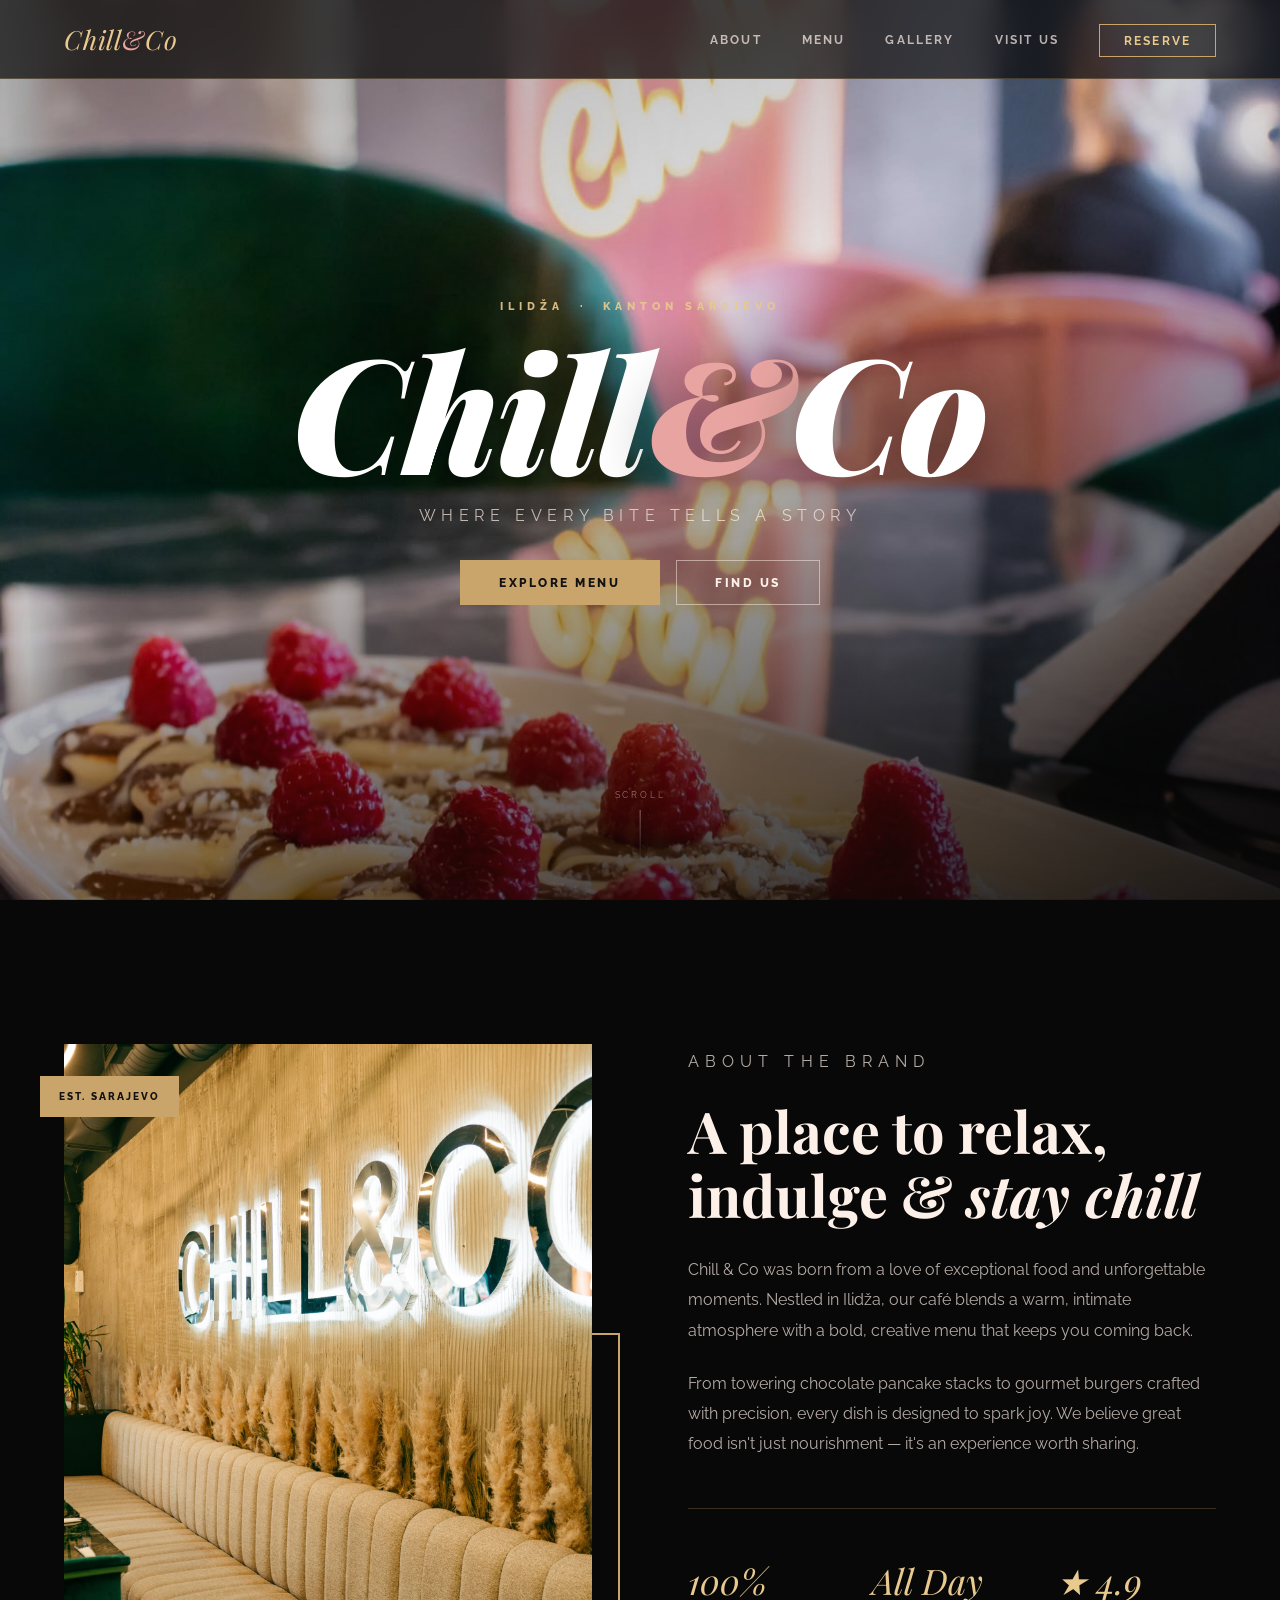
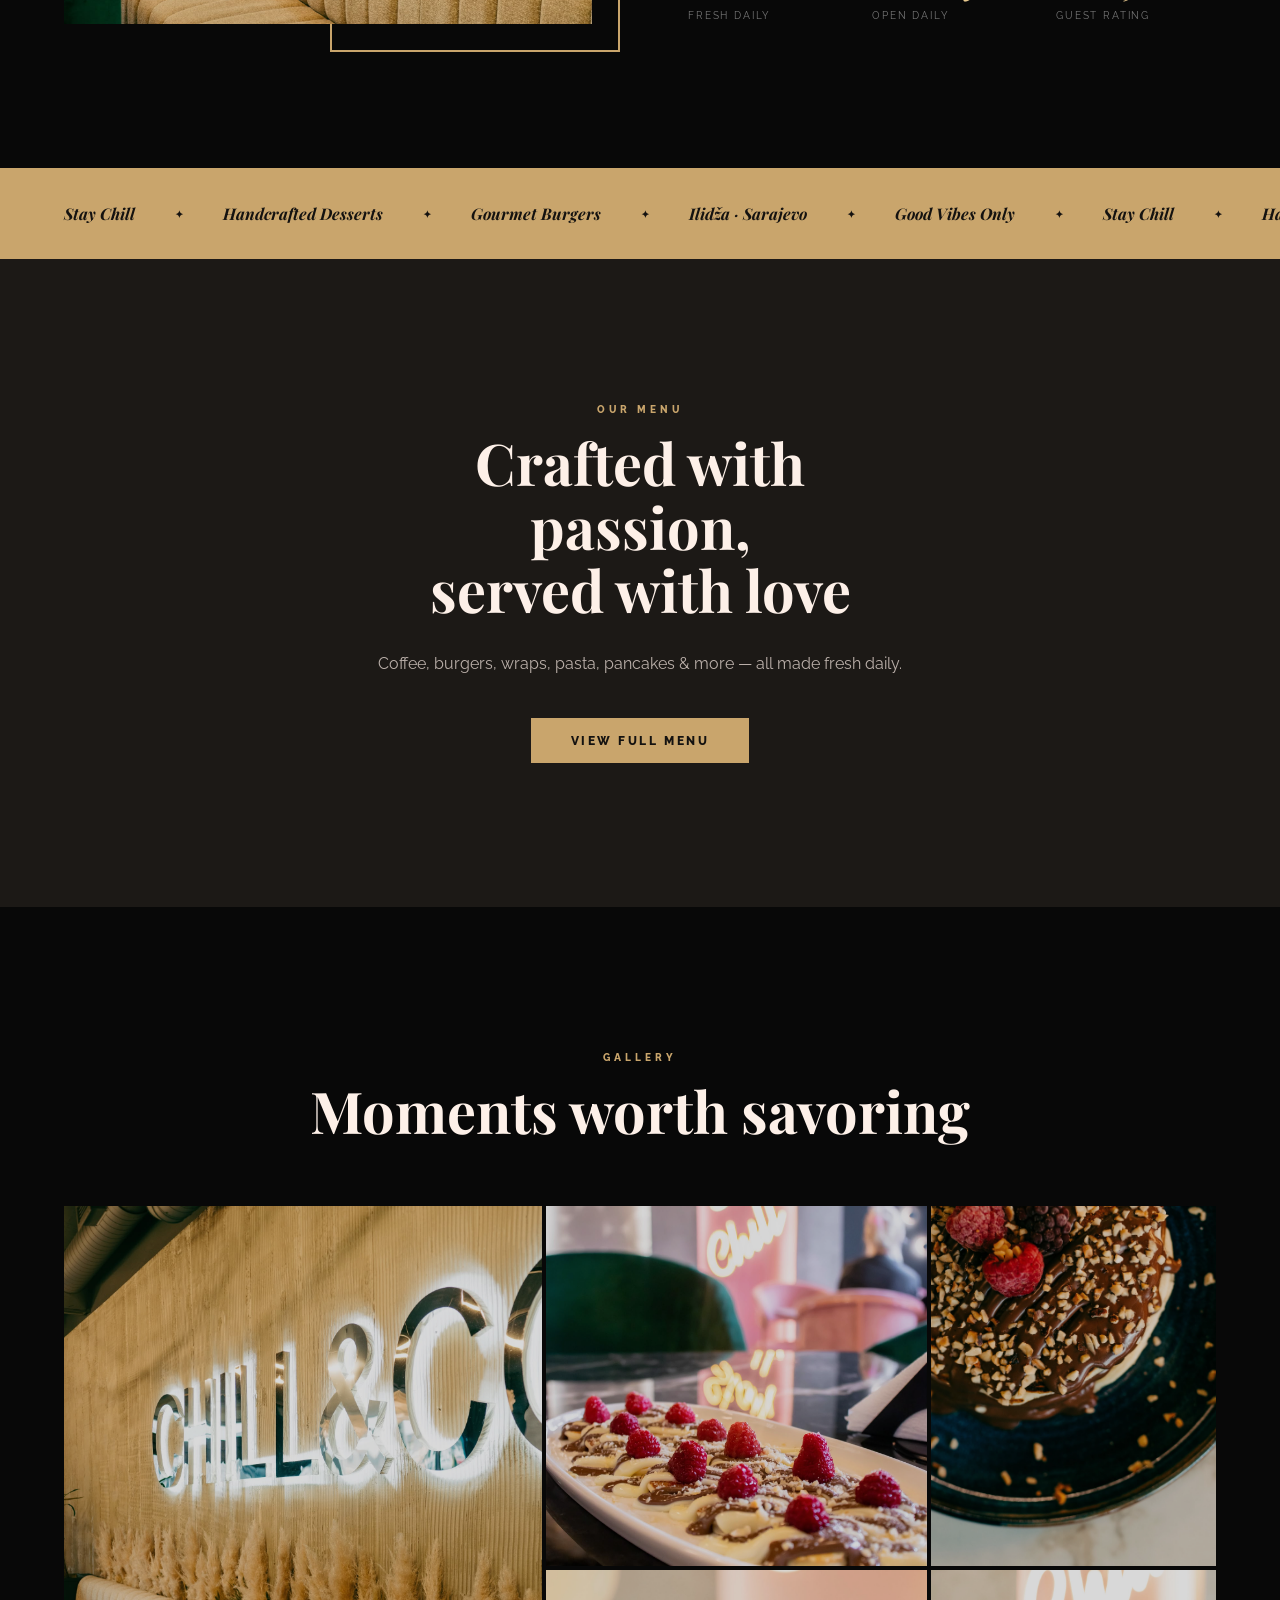
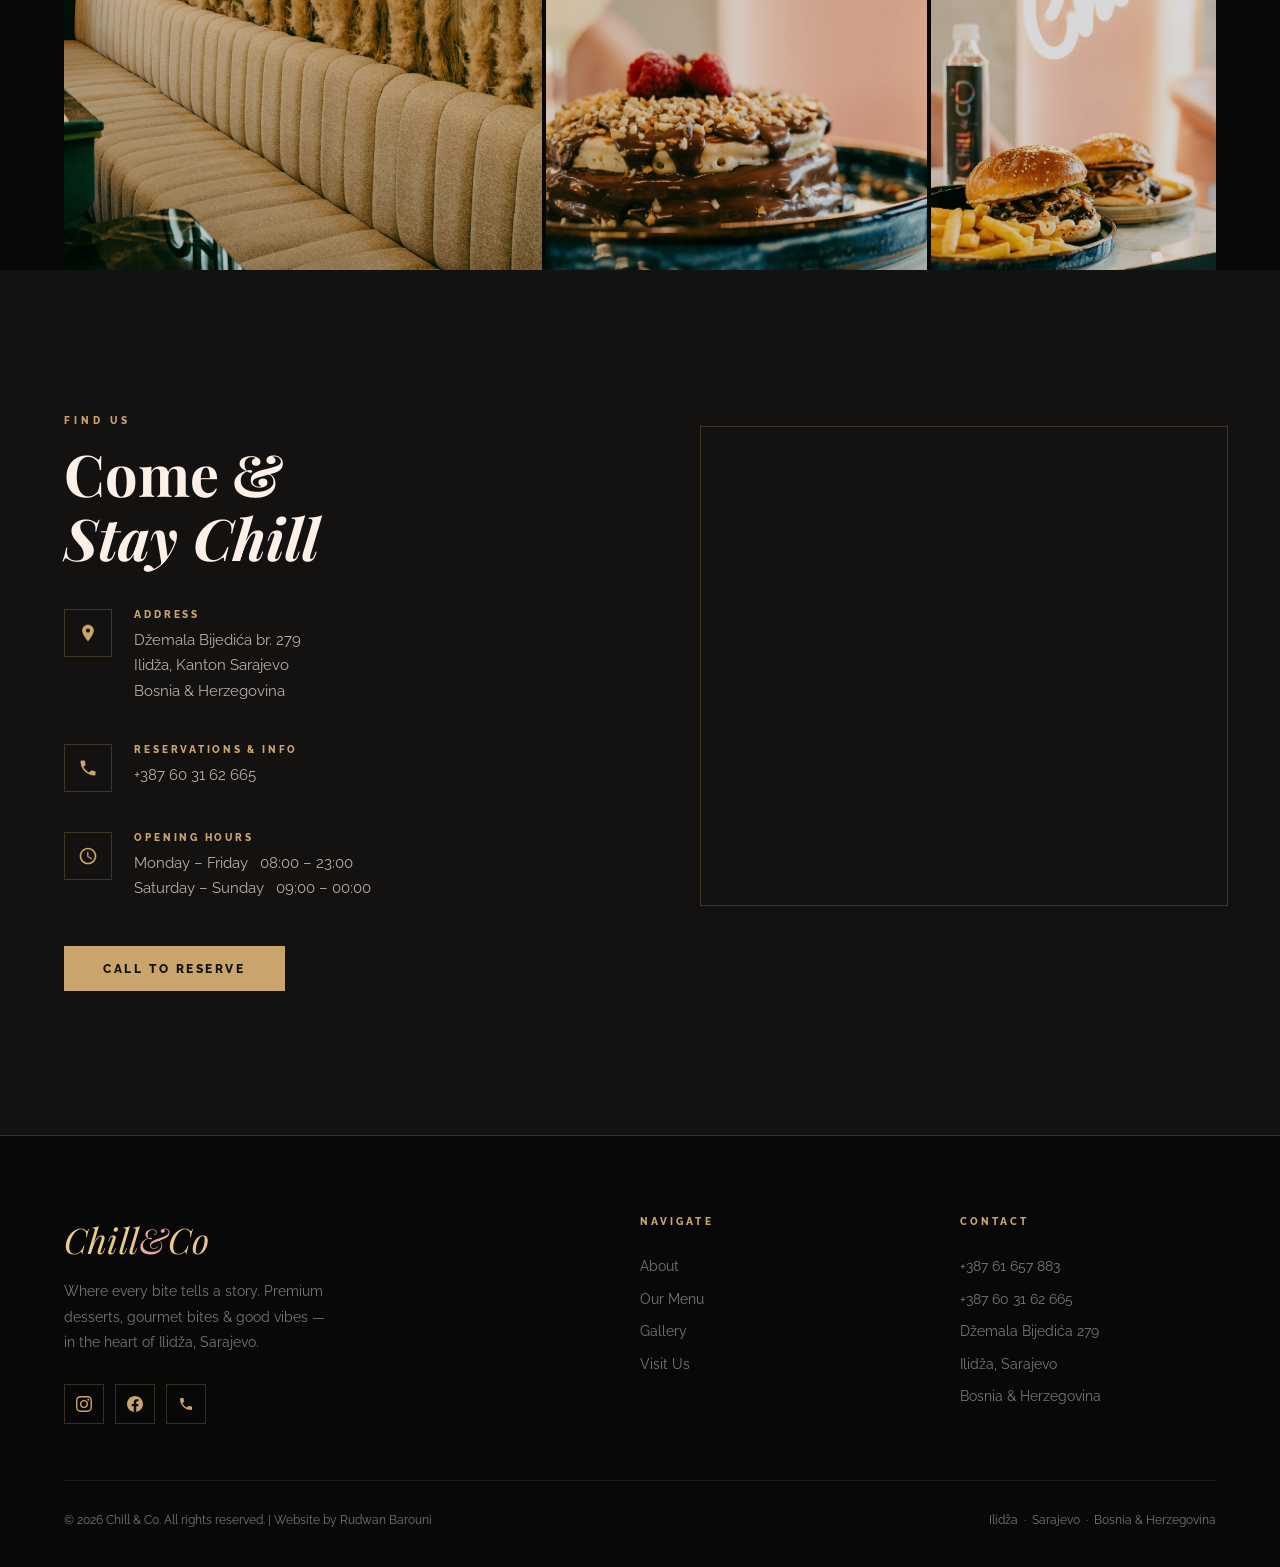
==== index.html @ 984254c0 "Publish Chill and Co website" ====
<!DOCTYPE html>
<html lang="en">
<head>
  <meta charset="UTF-8" />
  <meta name="viewport" content="width=device-width, initial-scale=1.0" />
  <title>Chill &amp; Co — Stay Chill · Ilidža, Sarajevo</title>
  <meta name="description" content="Chill & Co — a premium café in Ilidža, Sarajevo. Handcrafted desserts, gourmet burgers, and an unforgettable atmosphere." />
  <link rel="preconnect" href="https://fonts.googleapis.com" />
  <link rel="preconnect" href="https://fonts.gstatic.com" crossorigin />
  <link href="https://fonts.googleapis.com/css2?family=Playfair+Display:ital,wght@0,700;0,900;1,700&family=Raleway:wght@300;400;500;600;700;800&display=swap" rel="stylesheet" />
  <style>
    /* ============================
       ROOT & RESET
    ============================ */
    *, *::before, *::after { box-sizing: border-box; margin: 0; padding: 0; }

    :root {
      --black:      #080808;
      --dark:       #141210;
      --dark-2:     #1c1916;
      --pink:       #e8a4a0;
      --pink-light: #f5d5cf;
      --cream:      #fdf0e8;
      --cream-dim:  rgba(253, 240, 232, 0.7);
      --gold:       #c9a56c;
      --gold-light: #e8c98e;
      --gold-dim:   rgba(201, 165, 108, 0.25);
      --white:      #ffffff;
      --gray:       #777;
    }

    html { scroll-behavior: smooth; }

    body {
      font-family: 'Raleway', sans-serif;
      background: var(--dark);
      color: var(--cream);
      overflow-x: hidden;
      -webkit-font-smoothing: antialiased;
    }

    img { display: block; max-width: 100%; }

    a { color: inherit; }

    /* ============================
       NAVBAR
    ============================ */
    #navbar {
      position: fixed;
      top: 0; left: 0; right: 0;
      z-index: 900;
      display: flex;
      align-items: center;
      justify-content: space-between;
      padding: 1.3rem 5%;
      background: rgba(8, 8, 8, 0.7);
      backdrop-filter: blur(18px);
      border-bottom: 1px solid var(--gold-dim);
      transition: padding 0.35s ease, background 0.35s ease;
    }

    #navbar.scrolled {
      padding: 0.8rem 5%;
      background: rgba(8, 8, 8, 0.96);
    }

    .nav-brand {
      font-family: 'Playfair Display', serif;
      font-size: 1.65rem;
      font-style: italic;
      color: var(--gold-light);
      text-decoration: none;
      letter-spacing: 0.03em;
      flex-shrink: 0;
    }

    .nav-brand span { color: var(--pink); }

    .nav-links {
      display: flex;
      align-items: center;
      gap: 2.5rem;
      list-style: none;
    }

    .nav-links a {
      text-decoration: none;
      font-size: 0.75rem;
      font-weight: 700;
      letter-spacing: 0.18em;
      text-transform: uppercase;
      color: var(--cream-dim);
      transition: color 0.25s;
    }

    .nav-links a:hover { color: var(--gold-light); }

    .nav-links .nav-cta {
      padding: 0.55rem 1.5rem;
      border: 1px solid var(--gold);
      color: var(--gold-light);
      transition: background 0.25s, color 0.25s;
    }

    .nav-links .nav-cta:hover {
      background: var(--gold);
      color: var(--dark);
    }

    .hamburger {
      display: none;
      flex-direction: column;
      gap: 5px;
      background: none;
      border: none;
      cursor: pointer;
      padding: 4px;
    }

    .hamburger span {
      width: 26px;
      height: 2px;
      background: var(--cream);
      display: block;
      transition: all 0.3s;
    }

    .hamburger.open span:nth-child(1) { transform: rotate(45deg) translate(5px, 5px); }
    .hamburger.open span:nth-child(2) { opacity: 0; }
    .hamburger.open span:nth-child(3) { transform: rotate(-45deg) translate(5px, -5px); }

    /* ============================
       HERO
    ============================ */
    .hero {
      position: relative;
      height: 100vh;
      min-height: 640px;
      display: flex;
      align-items: center;
      justify-content: center;
      overflow: hidden;
    }

    .hero-bg {
      position: absolute;
      inset: 0;
      background-image: url('[data-uri]');
      background-size: cover;
      background-position: center 35%;
      will-change: transform;
    }

    .hero-overlay {
      position: absolute;
      inset: 0;
      background: linear-gradient(
        160deg,
        rgba(8,8,8,0.35) 0%,
        rgba(8,8,8,0.1)  40%,
        rgba(8,8,8,0.6)  75%,
        rgba(8,8,8,0.92) 100%
      );
    }

    .hero-content {
      position: relative;
      text-align: center;
      padding: 0 1.5rem;
      animation: heroFadeUp 1.3s cubic-bezier(.22,.68,0,1.2) both;
    }

    .hero-eyebrow {
      display: inline-block;
      font-size: 0.68rem;
      font-weight: 800;
      letter-spacing: 0.45em;
      text-transform: uppercase;
      color: var(--gold-light);
      margin-bottom: 1.4rem;
      opacity: 0.9;
    }

    .hero-title {
      font-family: 'Playfair Display', serif;
      font-size: clamp(4rem, 13vw, 10rem);
      font-style: italic;
      font-weight: 900;
      line-height: 0.92;
      color: var(--white);
      text-shadow: 0 2px 60px rgba(0,0,0,0.4);
      letter-spacing: -0.01em;
    }

    .hero-title span { color: var(--pink); }

    .hero-tagline {
      margin-top: 1.5rem;
      font-size: clamp(0.8rem, 1.8vw, 1rem);
      font-weight: 400;
      letter-spacing: 0.35em;
      text-transform: uppercase;
      color: rgba(253,240,232,0.7);
    }

    .hero-actions {
      display: flex;
      gap: 1rem;
      justify-content: center;
      flex-wrap: wrap;
      margin-top: 2.2rem;
    }

    .btn {
      display: inline-block;
      padding: 0.9rem 2.4rem;
      font-family: 'Raleway', sans-serif;
      font-size: 0.72rem;
      font-weight: 800;
      letter-spacing: 0.22em;
      text-transform: uppercase;
      text-decoration: none;
      border: 1px solid transparent;
      cursor: pointer;
      transition: all 0.3s ease;
    }

    .btn-gold {
      background: var(--gold);
      color: var(--dark);
      border-color: var(--gold);
    }

    .btn-gold:hover {
      background: var(--gold-light);
      border-color: var(--gold-light);
      transform: translateY(-3px);
      box-shadow: 0 12px 35px rgba(201,165,108,0.35);
    }

    .btn-ghost {
      background: transparent;
      color: var(--cream);
      border-color: rgba(253,240,232,0.5);
    }

    .btn-ghost:hover {
      border-color: var(--gold-light);
      color: var(--gold-light);
      transform: translateY(-3px);
    }

    .hero-scroll {
      position: absolute;
      bottom: 2.5rem;
      left: 50%;
      transform: translateX(-50%);
      display: flex;
      flex-direction: column;
      align-items: center;
      gap: 0.6rem;
      color: var(--cream);
      opacity: 0.45;
      font-size: 0.58rem;
      letter-spacing: 0.3em;
      text-transform: uppercase;
      animation: scrollBounce 2.5s ease-in-out infinite;
    }

    .hero-scroll::after {
      content: '';
      width: 1px;
      height: 50px;
      background: linear-gradient(to bottom, var(--cream), transparent);
    }

    /* ============================
       ABOUT
    ============================ */
    .about {
      background: var(--black);
      padding: 9rem 5%;
    }

    .container {
      max-width: 1180px;
      margin: 0 auto;
    }

    .about-grid {
      display: grid;
      grid-template-columns: 1fr 1fr;
      gap: 6rem;
      align-items: center;
    }

    .about-img-wrap {
      position: relative;
    }

    .about-img-wrap img {
      width: 100%;
      height: 580px;
      object-fit: cover;
      object-position: center top;
    }

    .about-img-frame {
      position: absolute;
      bottom: -28px;
      right: -28px;
      width: 55%;
      height: 55%;
      border: 2px solid var(--gold);
      z-index: -1;
    }

    .about-img-badge {
      position: absolute;
      top: 2rem;
      left: -1.5rem;
      background: var(--gold);
      color: var(--dark);
      padding: 0.9rem 1.2rem;
      font-size: 0.65rem;
      font-weight: 800;
      letter-spacing: 0.2em;
      text-transform: uppercase;
    }

    .section-label {
      font-size: 0.65rem;
      font-weight: 800;
      letter-spacing: 0.38em;
      text-transform: uppercase;
      color: var(--gold);
      margin-bottom: 1rem;
    }

    .section-title {
      font-family: 'Playfair Display', serif;
      font-size: clamp(2.2rem, 4.5vw, 3.6rem);
      line-height: 1.1;
      margin-bottom: 1.8rem;
    }

    .about-text p {
      font-size: 1rem;
      line-height: 1.9;
      color: var(--cream-dim);
      margin-bottom: 1.4rem;
      font-weight: 400;
    }

    .about-stats {
      display: grid;
      grid-template-columns: repeat(3, 1fr);
      gap: 1.5rem;
      margin-top: 3rem;
      padding-top: 3rem;
      border-top: 1px solid var(--gold-dim);
    }

    .stat-num {
      font-family: 'Playfair Display', serif;
      font-size: 2.2rem;
      color: var(--gold-light);
      font-style: italic;
    }

    .stat-lbl {
      font-size: 0.64rem;
      letter-spacing: 0.18em;
      text-transform: uppercase;
      color: var(--gray);
      margin-top: 0.35rem;
    }

    /* ============================
       TAGLINE BAND
    ============================ */
    .band {
      background: var(--gold);
      padding: 2.2rem 5%;
      overflow: hidden;
    }

    .band-inner {
      display: flex;
      align-items: center;
      gap: 2.5rem;
      animation: marquee 22s linear infinite;
      white-space: nowrap;
      width: max-content;
    }

    .band-item {
      font-family: 'Playfair Display', serif;
      font-size: 1rem;
      font-style: italic;
      color: var(--dark);
      font-weight: 700;
      display: flex;
      align-items: center;
      gap: 2.5rem;
    }

    .band-item::after {
      content: '✦';
      font-style: normal;
      font-size: 0.65rem;
    }

    /* ============================
       MENU CTA
    ============================ */
    .menu-cta {
      background: var(--dark-2);
      padding: 9rem 5%;
      text-align: center;
    }

    .menu-cta-inner { max-width: 56ch; margin: 0 auto; }

    .menu-cta-sub {
      font-size: 1rem;
      color: var(--cream-dim);
      line-height: 1.75;
      margin-top: 1.2rem;
    }

        /* ============================
       GALLERY
    ============================ */
    .gallery {
      background: var(--black);
      padding: 9rem 5% 0;
    }

    .gallery-header {
      text-align: center;
      margin-bottom: 4rem;
    }

    .gallery-grid {
      display: grid;
      grid-template-columns: repeat(12, 1fr);
      grid-template-rows: 360px 300px;
      gap: 4px;
    }

    .g-item {
      overflow: hidden;
      position: relative;
    }

    .g-item img {
      width: 100%;
      height: 100%;
      object-fit: cover;
      transition: transform 0.55s ease, filter 0.55s ease;
      filter: brightness(0.85) saturate(0.95);
    }

    .g-item:hover img {
      transform: scale(1.05);
      filter: brightness(1) saturate(1.05);
    }

    .g-item:nth-child(1) { grid-column: span 5; grid-row: span 2; }
    .g-item:nth-child(2) { grid-column: span 4; }
    .g-item:nth-child(3) { grid-column: span 3; }
    .g-item:nth-child(4) { grid-column: span 4; }
    .g-item:nth-child(5) { grid-column: span 3; }

    /* ============================
       VISIT / LOCATION
    ============================ */
    .visit {
      background: var(--dark);
      padding: 9rem 5%;
    }

    .visit-grid {
      display: grid;
      grid-template-columns: 1fr 1fr;
      gap: 6rem;
      align-items: start;
    }

    .info-row {
      display: flex;
      gap: 1.4rem;
      margin-bottom: 2.5rem;
      align-items: flex-start;
    }

    .info-icon {
      width: 48px;
      height: 48px;
      border: 1px solid var(--gold-dim);
      display: flex;
      align-items: center;
      justify-content: center;
      flex-shrink: 0;
      color: var(--gold);
    }

    .info-icon svg { width: 20px; height: 20px; fill: currentColor; }

    .info-row h4 {
      font-size: 0.62rem;
      font-weight: 800;
      letter-spacing: 0.28em;
      text-transform: uppercase;
      color: var(--gold);
      margin-bottom: 0.5rem;
    }

    .info-row p, .info-row a {
      font-size: 0.96rem;
      color: var(--cream-dim);
      line-height: 1.65;
      text-decoration: none;
      transition: color 0.25s;
    }

    .info-row a:hover { color: var(--gold-light); }

    .visit-cta { margin-top: 2.8rem; }

    .map-wrap {
      position: relative;
      height: 480px;
    }

    .map-wrap iframe {
      width: 100%;
      height: 100%;
      border: none;
      filter: grayscale(25%) contrast(1.1) brightness(0.9);
    }

    .map-border {
      position: absolute;
      inset: 12px -12px -12px 12px;
      border: 1px solid var(--gold-dim);
      pointer-events: none;
      z-index: -1;
    }

    /* ============================
       FOOTER
    ============================ */
    footer {
      background: var(--black);
      padding: 5rem 5% 2.5rem;
      border-top: 1px solid var(--gold-dim);
    }

    .footer-top {
      max-width: 1180px;
      margin: 0 auto;
      display: grid;
      grid-template-columns: 2fr 1fr 1fr;
      gap: 4rem;
      padding-bottom: 3.5rem;
      border-bottom: 1px solid rgba(201,165,108,0.12);
    }

    .footer-logo {
      font-family: 'Playfair Display', serif;
      font-size: 2.2rem;
      font-style: italic;
      color: var(--gold-light);
      margin-bottom: 1rem;
    }

    .footer-logo span { color: var(--pink); }

    .footer-about {
      font-size: 0.88rem;
      color: var(--gray);
      line-height: 1.8;
      max-width: 30ch;
    }

    .footer-social {
      display: flex;
      gap: 0.7rem;
      margin-top: 1.8rem;
    }

    .soc-btn {
      width: 40px;
      height: 40px;
      border: 1px solid var(--gold-dim);
      display: flex;
      align-items: center;
      justify-content: center;
      color: var(--gold);
      text-decoration: none;
      transition: all 0.28s;
    }

    .soc-btn svg { width: 16px; height: 16px; fill: currentColor; }

    .soc-btn:hover {
      background: var(--gold);
      color: var(--dark);
      border-color: var(--gold);
    }

    .footer-col h5 {
      font-size: 0.6rem;
      font-weight: 800;
      letter-spacing: 0.32em;
      text-transform: uppercase;
      color: var(--gold);
      margin-bottom: 1.8rem;
    }

    .footer-col ul { list-style: none; }

    .footer-col li { margin-bottom: 0.85rem; }

    .footer-col a {
      text-decoration: none;
      font-size: 0.88rem;
      color: var(--gray);
      transition: color 0.25s;
    }

    .footer-col a:hover { color: var(--cream); }

    .footer-bottom {
      max-width: 1180px;
      margin: 2rem auto 0;
      display: flex;
      justify-content: space-between;
      align-items: center;
      font-size: 0.72rem;
      color: var(--gray);
    }

    .footer-bottom a {
      color: inherit;
      text-decoration: none;
      border-bottom: 1px solid rgba(255, 255, 255, 0.35);
    }

    .footer-bottom a:hover {
      color: var(--cream);
      border-bottom-color: var(--cream);
    }

    /* ============================
       REVEAL ANIMATION
    ============================ */
    .reveal {
      opacity: 0;
      transform: translateY(36px);
      transition: opacity 0.85s ease, transform 0.85s ease;
    }

    .reveal.visible {
      opacity: 1;
      transform: translateY(0);
    }

    /* ============================
       KEYFRAMES
    ============================ */
    @keyframes heroFadeUp {
      from { opacity: 0; transform: translateY(28px); }
      to   { opacity: 1; transform: translateY(0); }
    }

    @keyframes scrollBounce {
      0%, 100% { transform: translateX(-50%) translateY(0); }
      50%       { transform: translateX(-50%) translateY(-10px); }
    }

    @keyframes marquee {
      from { transform: translateX(0); }
      to   { transform: translateX(-50%); }
    }

    /* ============================
       RESPONSIVE
    ============================ */
    @media (max-width: 1000px) {
      .about-grid,
      .visit-grid { grid-template-columns: 1fr; gap: 3.5rem; }

      .about-img-wrap { order: -1; }
      .about-img-frame { display: none; }

      .menu-items-grid { grid-template-columns: 1fr; gap: 0; }
      .menu-tab-btn { font-size: 0.62rem; padding: 0.5rem 0.9rem; }

      .gallery-grid {
        grid-template-columns: repeat(2, 1fr);
        grid-template-rows: repeat(3, 260px);
      }
      .g-item { grid-column: span 1 !important; grid-row: span 1 !important; }

      .footer-top { grid-template-columns: 1fr; gap: 2.5rem; }
      .footer-bottom { flex-direction: column; gap: 0.5rem; text-align: center; }

      .about-stats { grid-template-columns: 1fr 1fr; }
    }

    @media (max-width: 768px) {
      .nav-links { display: none; }
      .hamburger { display: flex; }

      .nav-links.open {
        display: flex;
        flex-direction: column;
        position: fixed;
        top: 68px; left: 0; right: 0;
        background: rgba(8,8,8,0.97);
        padding: 2rem 5%;
        gap: 1.8rem;
        border-bottom: 1px solid var(--gold-dim);
        z-index: 899;
      }

      .about, .menu, .gallery, .visit { padding: 6rem 5%; }
      .gallery { padding-bottom: 0; }

      .gallery-grid {
        grid-template-columns: 1fr;
        grid-template-rows: auto;
      }
      .g-item { height: 260px; }

      .map-wrap { height: 360px; }
    }

    @media (max-width: 480px) {
      .hero-title { font-size: clamp(3rem, 18vw, 5rem); }
      .about-stats { grid-template-columns: 1fr 1fr; gap: 1rem; }
      .stat-num { font-size: 1.7rem; }
    }
  </style>
</head>
<body>

  <!-- ========================
       NAVBAR
  ========================= -->
  <nav id="navbar">
    <a class="nav-brand" href="#">Chill<span>&amp;</span>Co</a>

    <ul class="nav-links" id="navLinks">
      <li><a href="#about">About</a></li>
        <li><a href="menu.html">Menu</a></li>
      <li><a href="#gallery">Gallery</a></li>
      <li><a href="#visit">Visit Us</a></li>
      <li><a href="https://wa.me/387603162665" class="nav-cta" target="_blank" rel="noopener noreferrer">Reserve</a></li>
    </ul>

    <button class="hamburger" id="hamburger" aria-label="Toggle navigation">
      <span></span><span></span><span></span>
    </button>
  </nav>

  <!-- ========================
       HERO
  ========================= -->
  <header class="hero">
    <div class="hero-bg" id="heroBg"></div>
    <div class="hero-overlay"></div>

    <div class="hero-content">
      <span class="hero-eyebrow">Ilidža &nbsp;·&nbsp; Kanton Sarajevo</span>
      <h1 class="hero-title">Chill<span>&amp;</span>Co</h1>
      <p class="hero-tagline">Where every bite tells a story</p>
      <div class="hero-actions">
        <a href="menu.html" class="btn btn-gold">Explore Menu</a>
        <a href="#visit" class="btn btn-ghost">Find Us</a>
      </div>
    </div>

    <div class="hero-scroll">Scroll</div>
  </header>

  <!-- ========================
       ABOUT
  ========================= -->
  <section class="about" id="about">
    <div class="container">
      <div class="about-grid">

        <div class="about-img-wrap reveal">
          <img
            src="[data-uri]"
            alt="Chill & Co café interior with illuminated sign"
            loading="lazy"
          />
          <div class="about-img-frame"></div>
          <div class="about-img-badge">Est. Sarajevo</div>
        </div>

        <div class="about-text reveal">
          <p class="section-label">About the Brand</p>
          <h2 class="section-title">A place to relax,<br>indulge &amp; <em>stay chill</em></h2>

          <p>
            Chill &amp; Co was born from a love of exceptional food and unforgettable moments.
            Nestled in Ilidža, our café blends a warm, intimate atmosphere with a bold,
            creative menu that keeps you coming back.
          </p>
          <p>
            From towering chocolate pancake stacks to gourmet burgers crafted with precision,
            every dish is designed to spark joy. We believe great food isn't just nourishment —
            it's an experience worth sharing.
          </p>

          <div class="about-stats">
            <div>
              <div class="stat-num">100%</div>
              <div class="stat-lbl">Fresh Daily</div>
            </div>
            <div>
              <div class="stat-num">All Day</div>
              <div class="stat-lbl">Open Daily</div>
            </div>
            <div>
              <div class="stat-num">★ 4.9</div>
              <div class="stat-lbl">Guest Rating</div>
            </div>
          </div>
        </div>

      </div>
    </div>
  </section>

  <!-- ========================
       MARQUEE BAND
  ========================= -->
  <div class="band" aria-hidden="true">
    <div class="band-inner">
      <span class="band-item">Stay Chill</span>
      <span class="band-item">Handcrafted Desserts</span>
      <span class="band-item">Gourmet Burgers</span>
      <span class="band-item">Ilidža · Sarajevo</span>
      <span class="band-item">Good Vibes Only</span>
      <span class="band-item">Stay Chill</span>
      <span class="band-item">Handcrafted Desserts</span>
      <span class="band-item">Gourmet Burgers</span>
      <span class="band-item">Ilidža · Sarajevo</span>
      <span class="band-item">Good Vibes Only</span>
    </div>
  </div>

  <!-- ========================
       MENU CTA
  ========================= -->
  <section class="menu-cta" id="menu">
    <div class="container">
      <div class="menu-cta-inner reveal">
        <p class="section-label">Our Menu</p>
        <h2 class="section-title">Crafted with passion,<br>served with love</h2>
        <p class="menu-cta-sub">Coffee, burgers, wraps, pasta, pancakes &amp; more &mdash; all made fresh daily.</p>
        <a href="menu.html" class="btn btn-gold" style="margin-top:2.5rem;display:inline-block;">View Full Menu</a>
      </div>
    </div>
  </section>

    <!-- ========================
       GALLERY
  ========================= -->
  <section class="gallery" id="gallery">
    <div class="container">
      <div class="gallery-header reveal">
        <p class="section-label">Gallery</p>
        <h2 class="section-title">Moments worth savoring</h2>
      </div>
    </div>

    <div class="gallery-grid">
      <div class="g-item">
        <img src="[data-uri]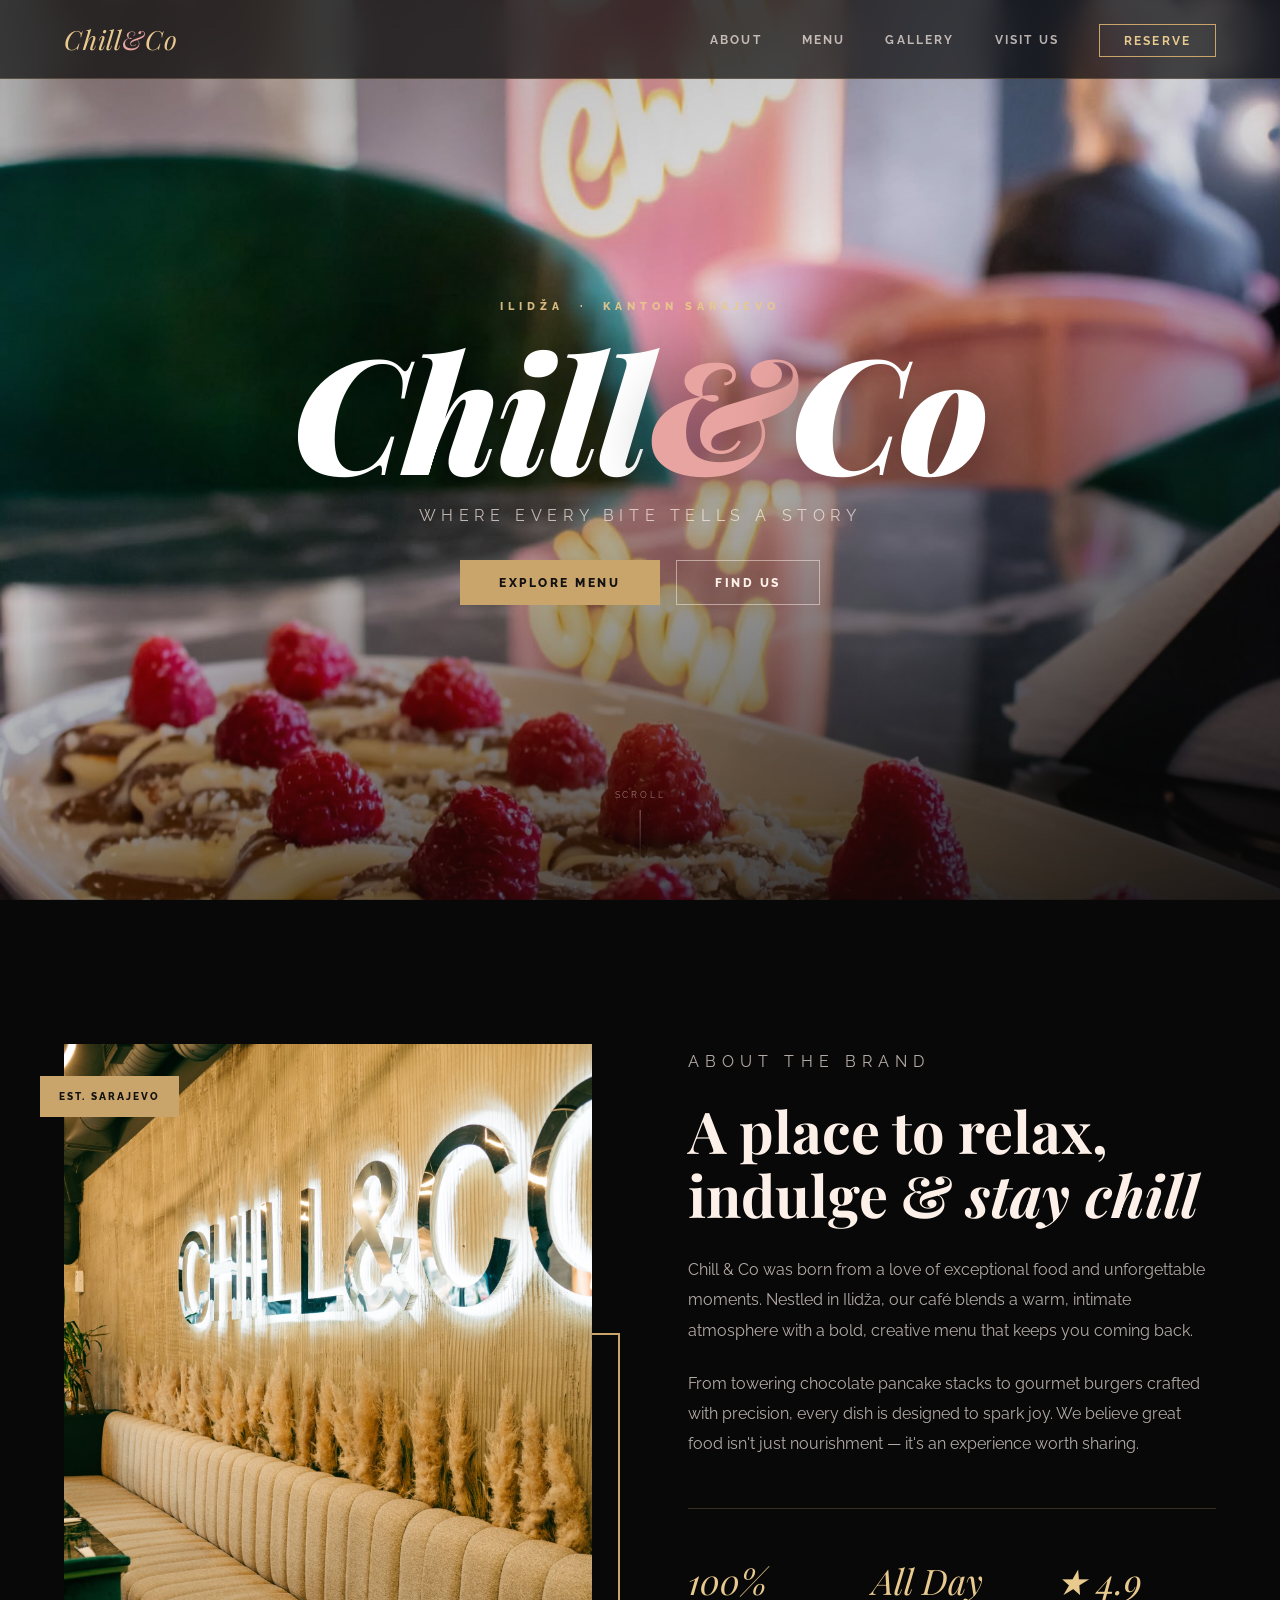
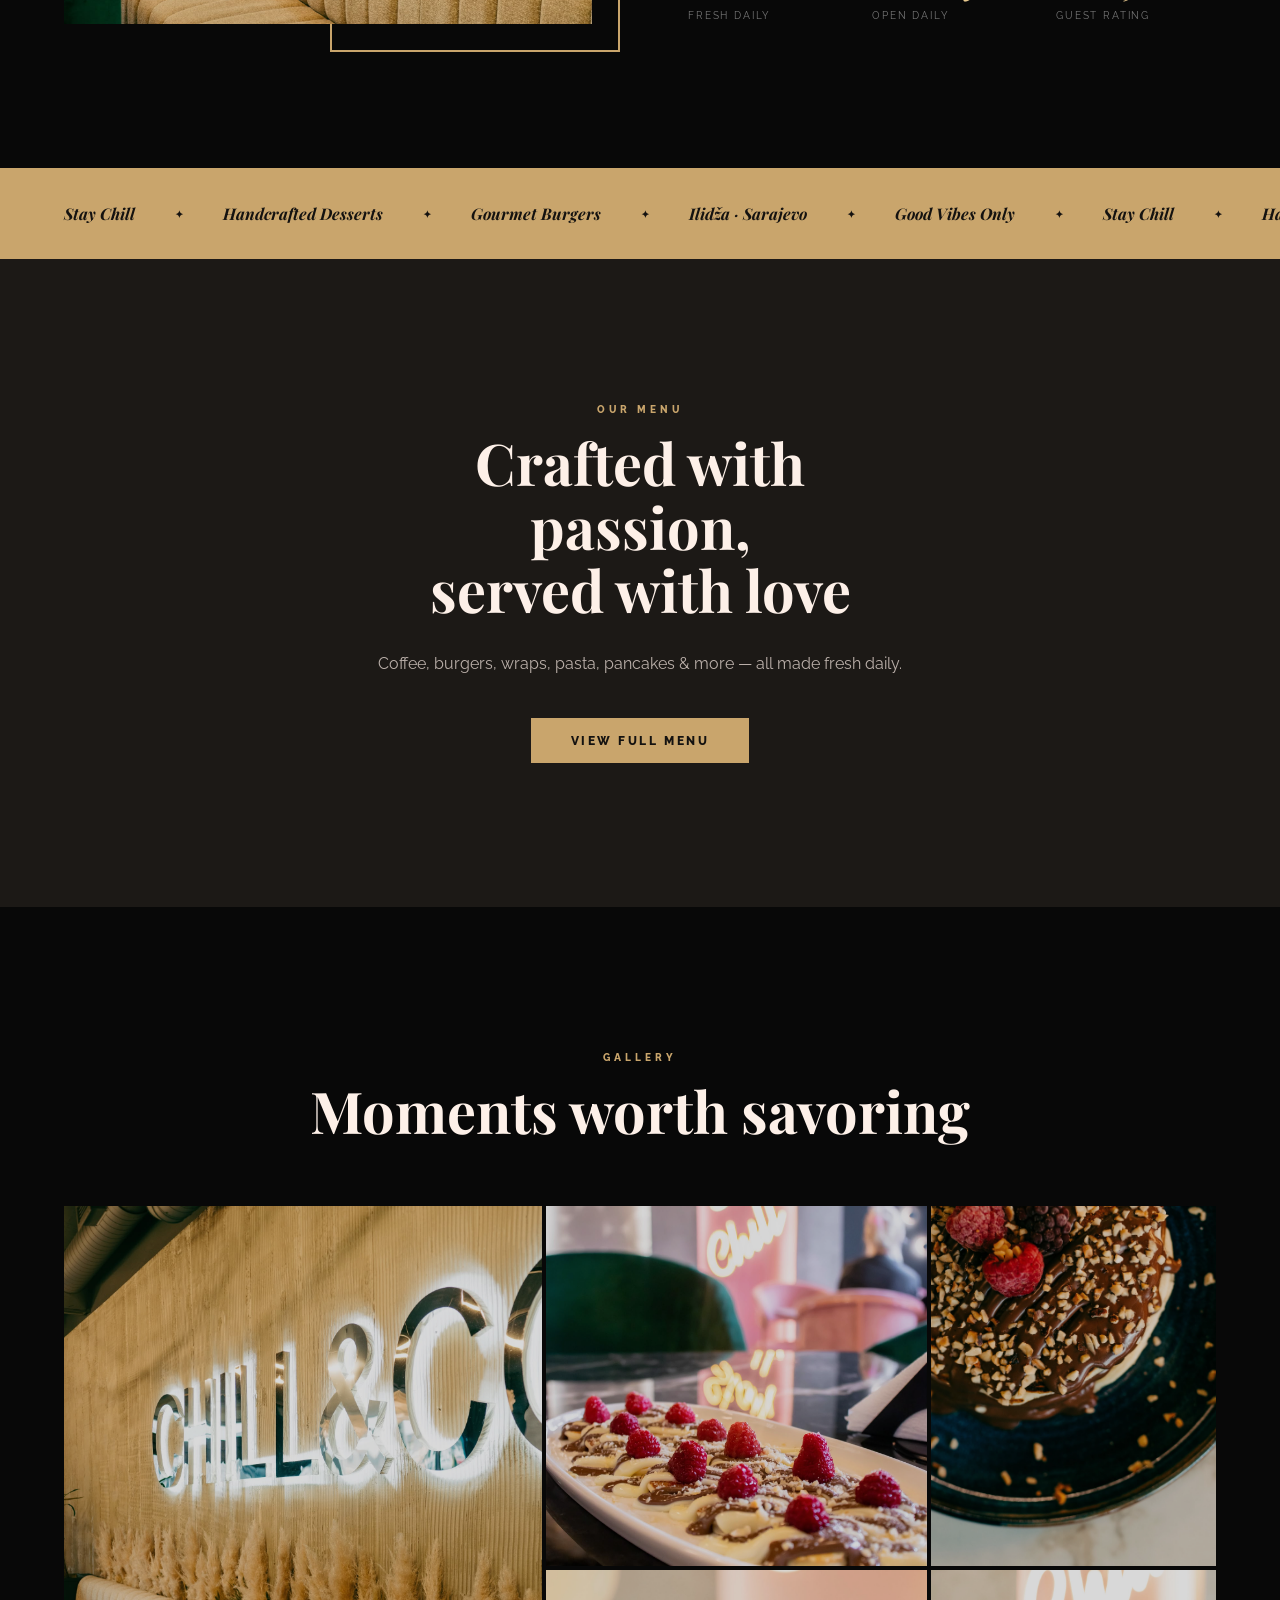
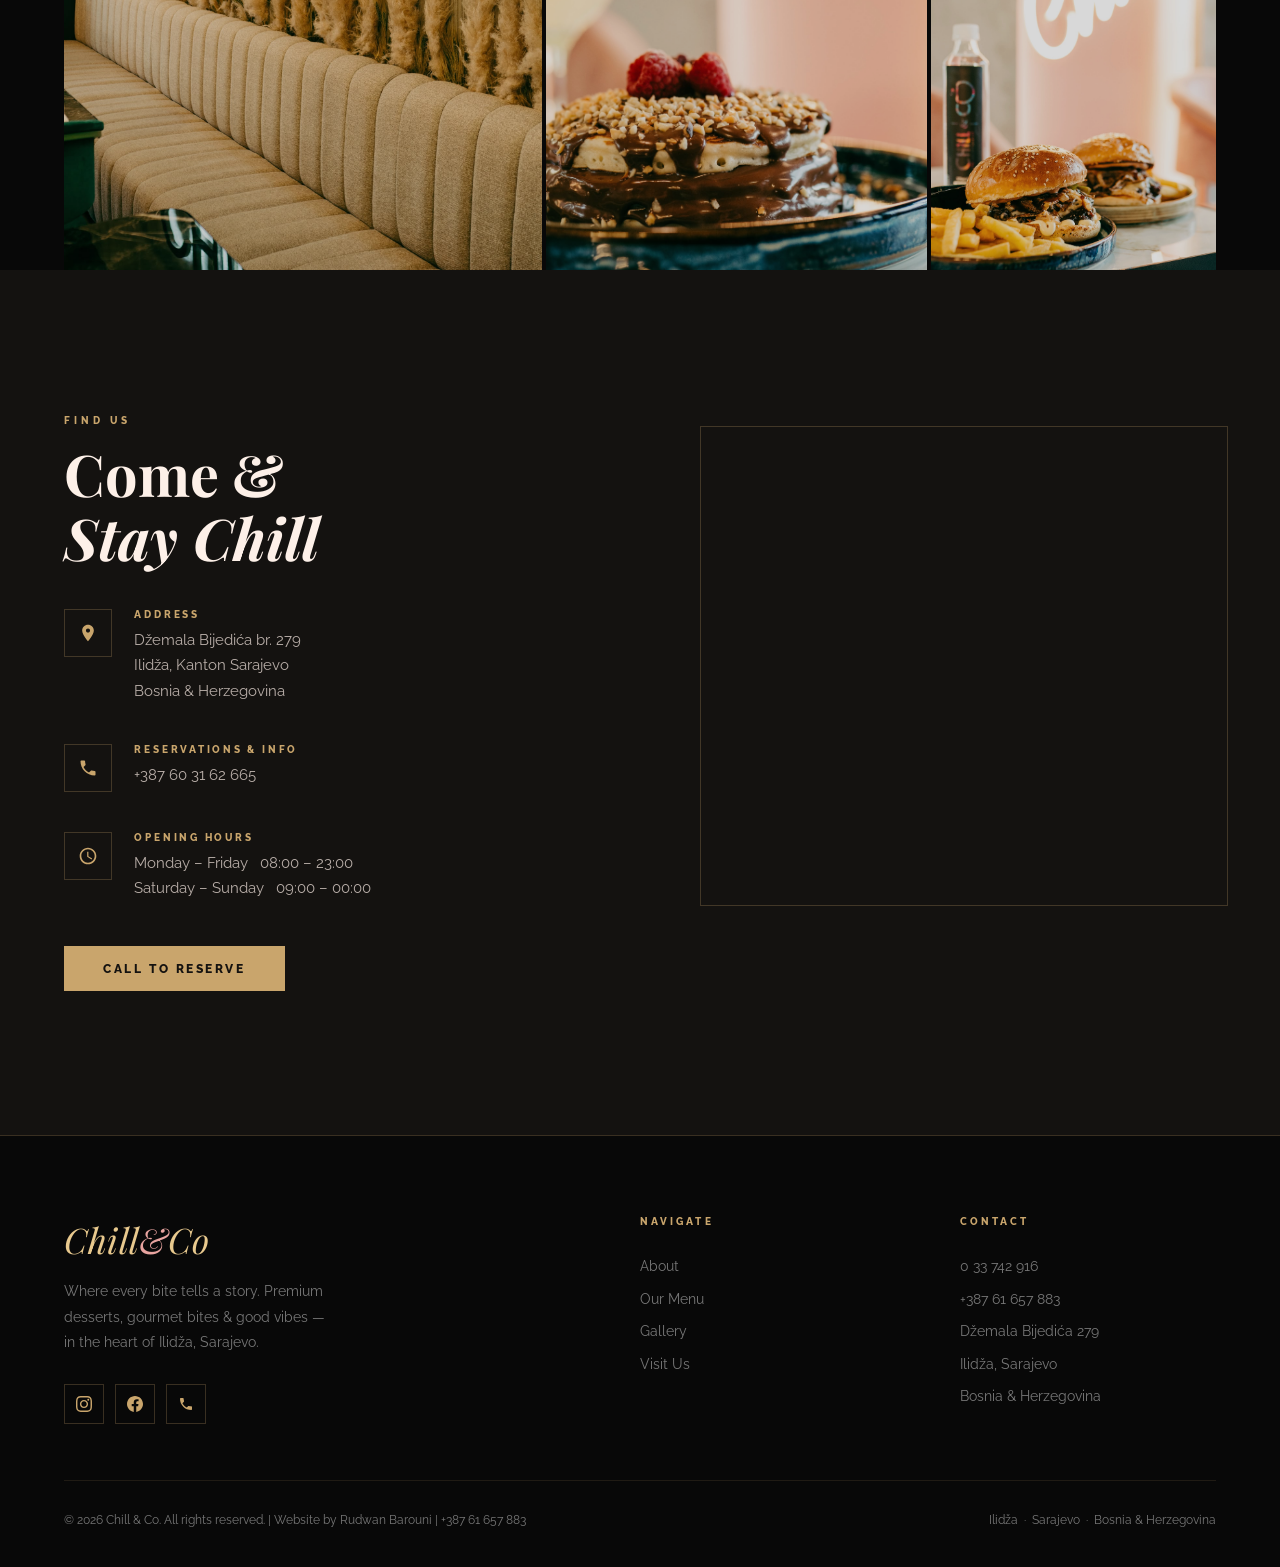
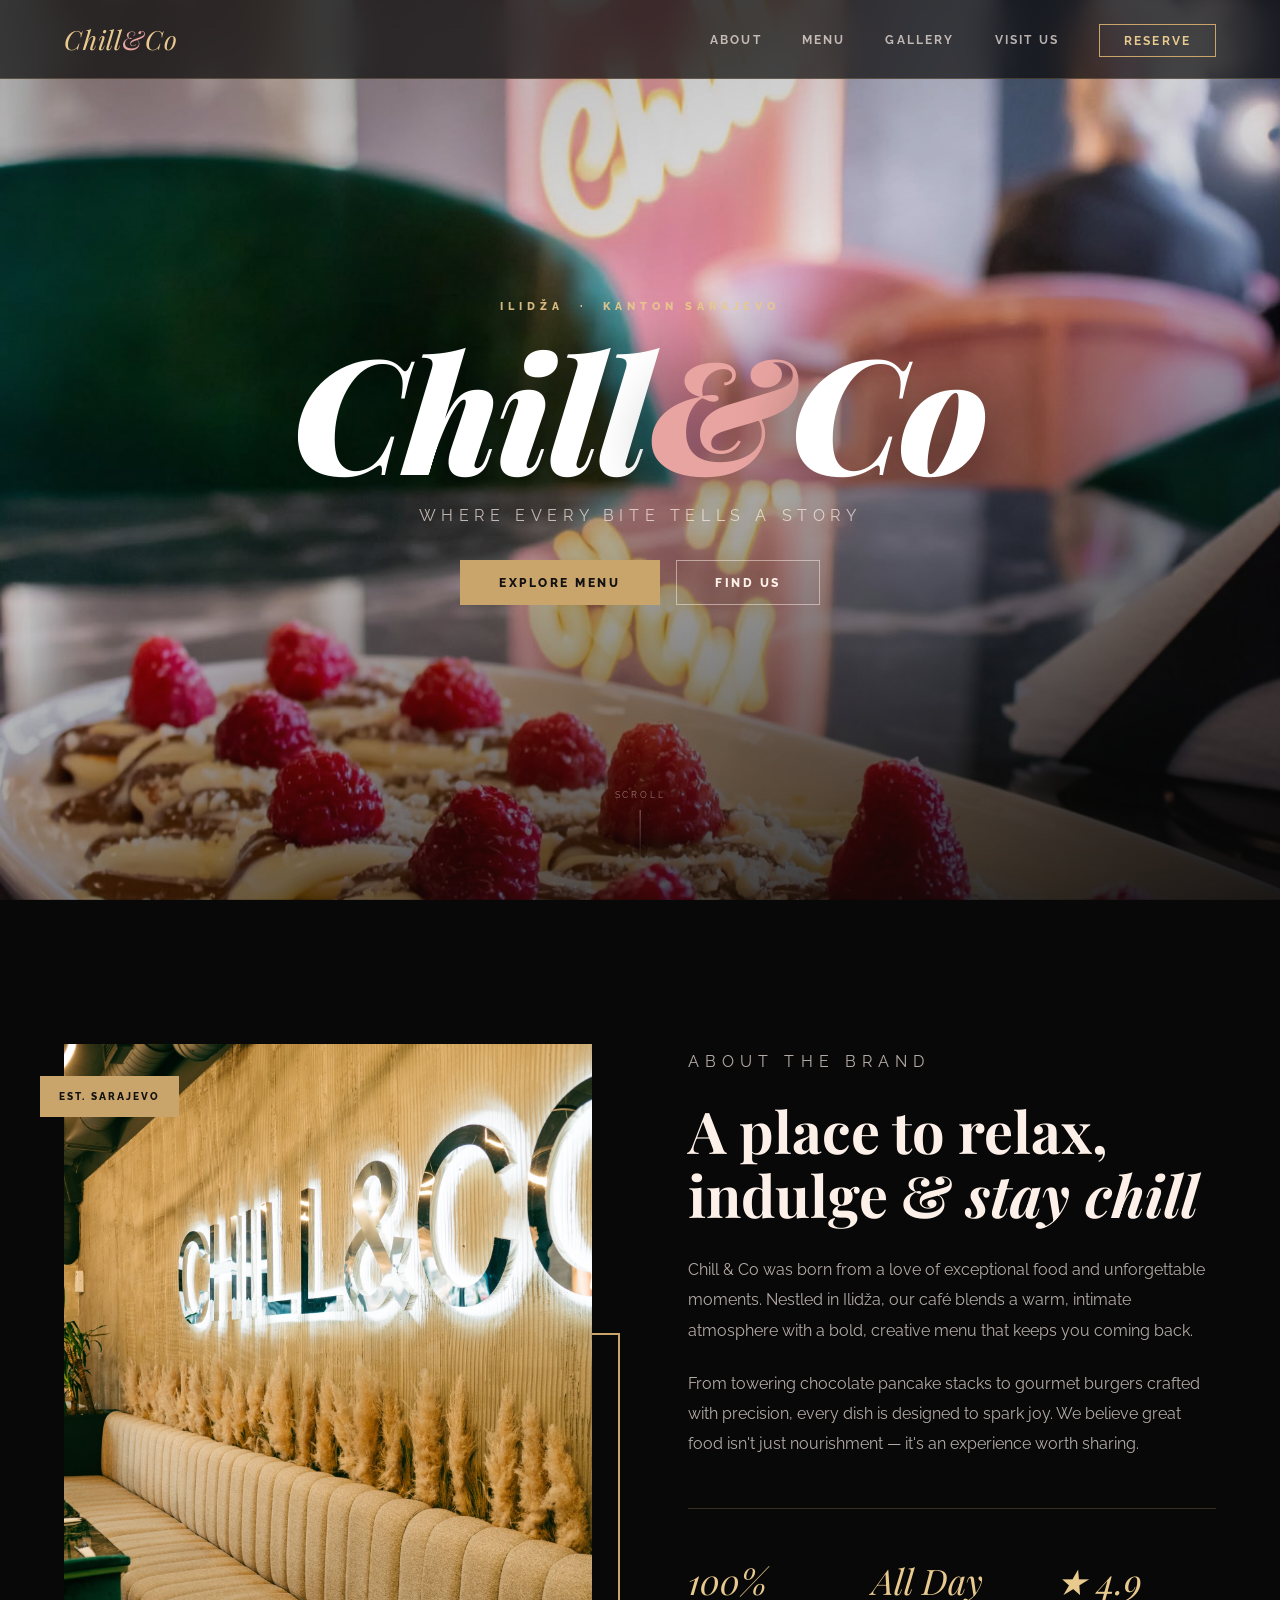
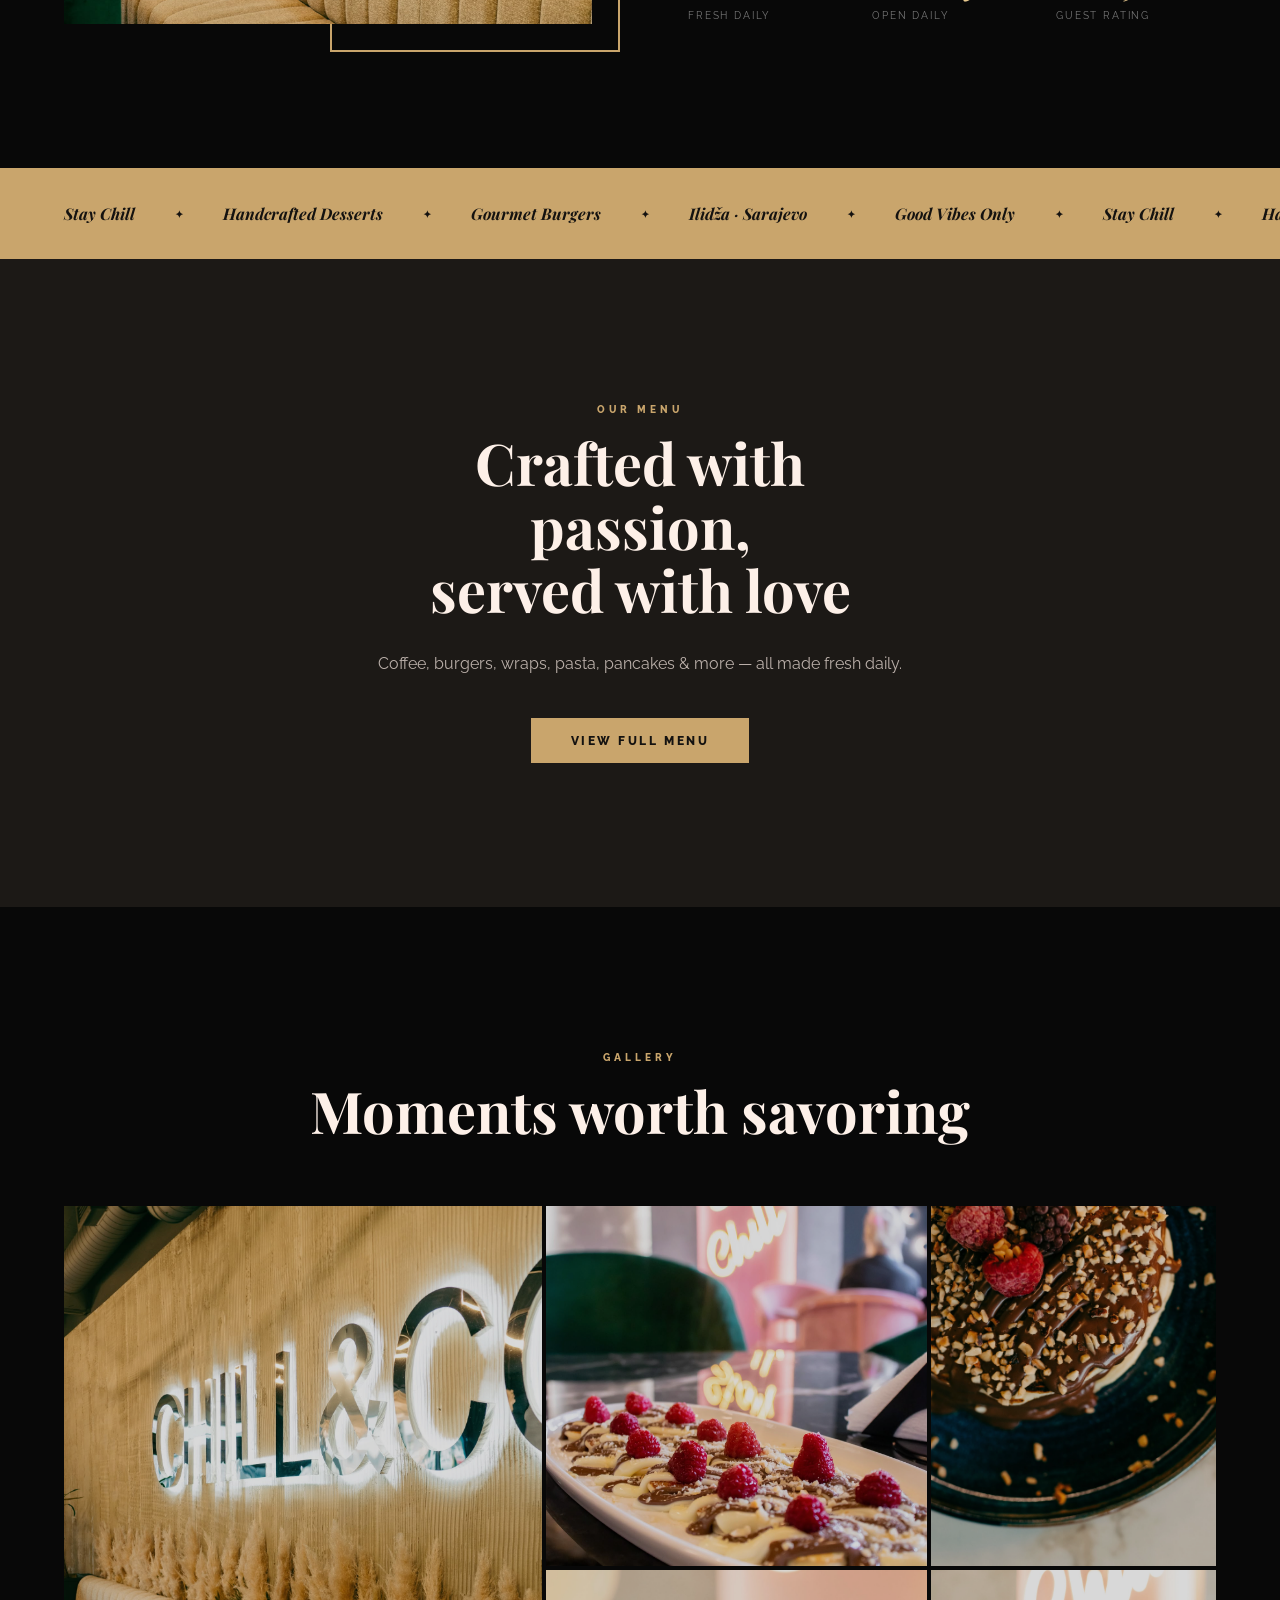
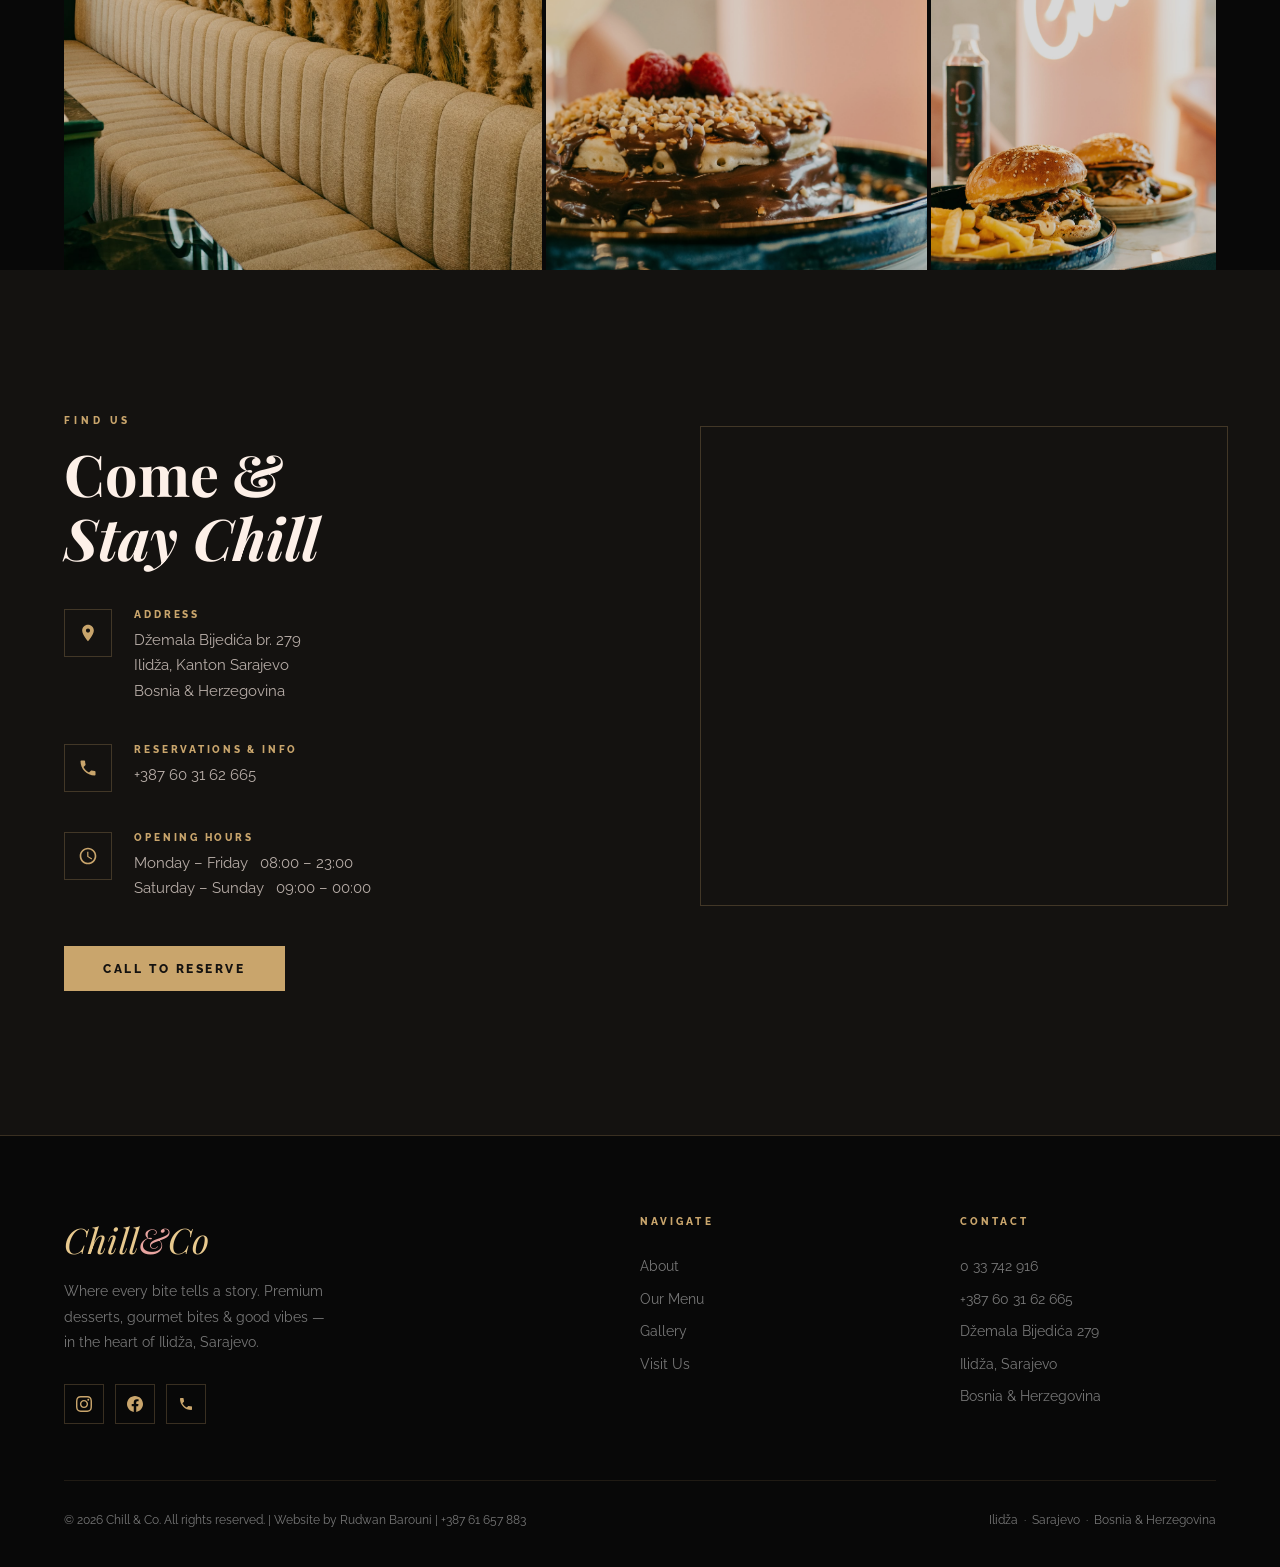
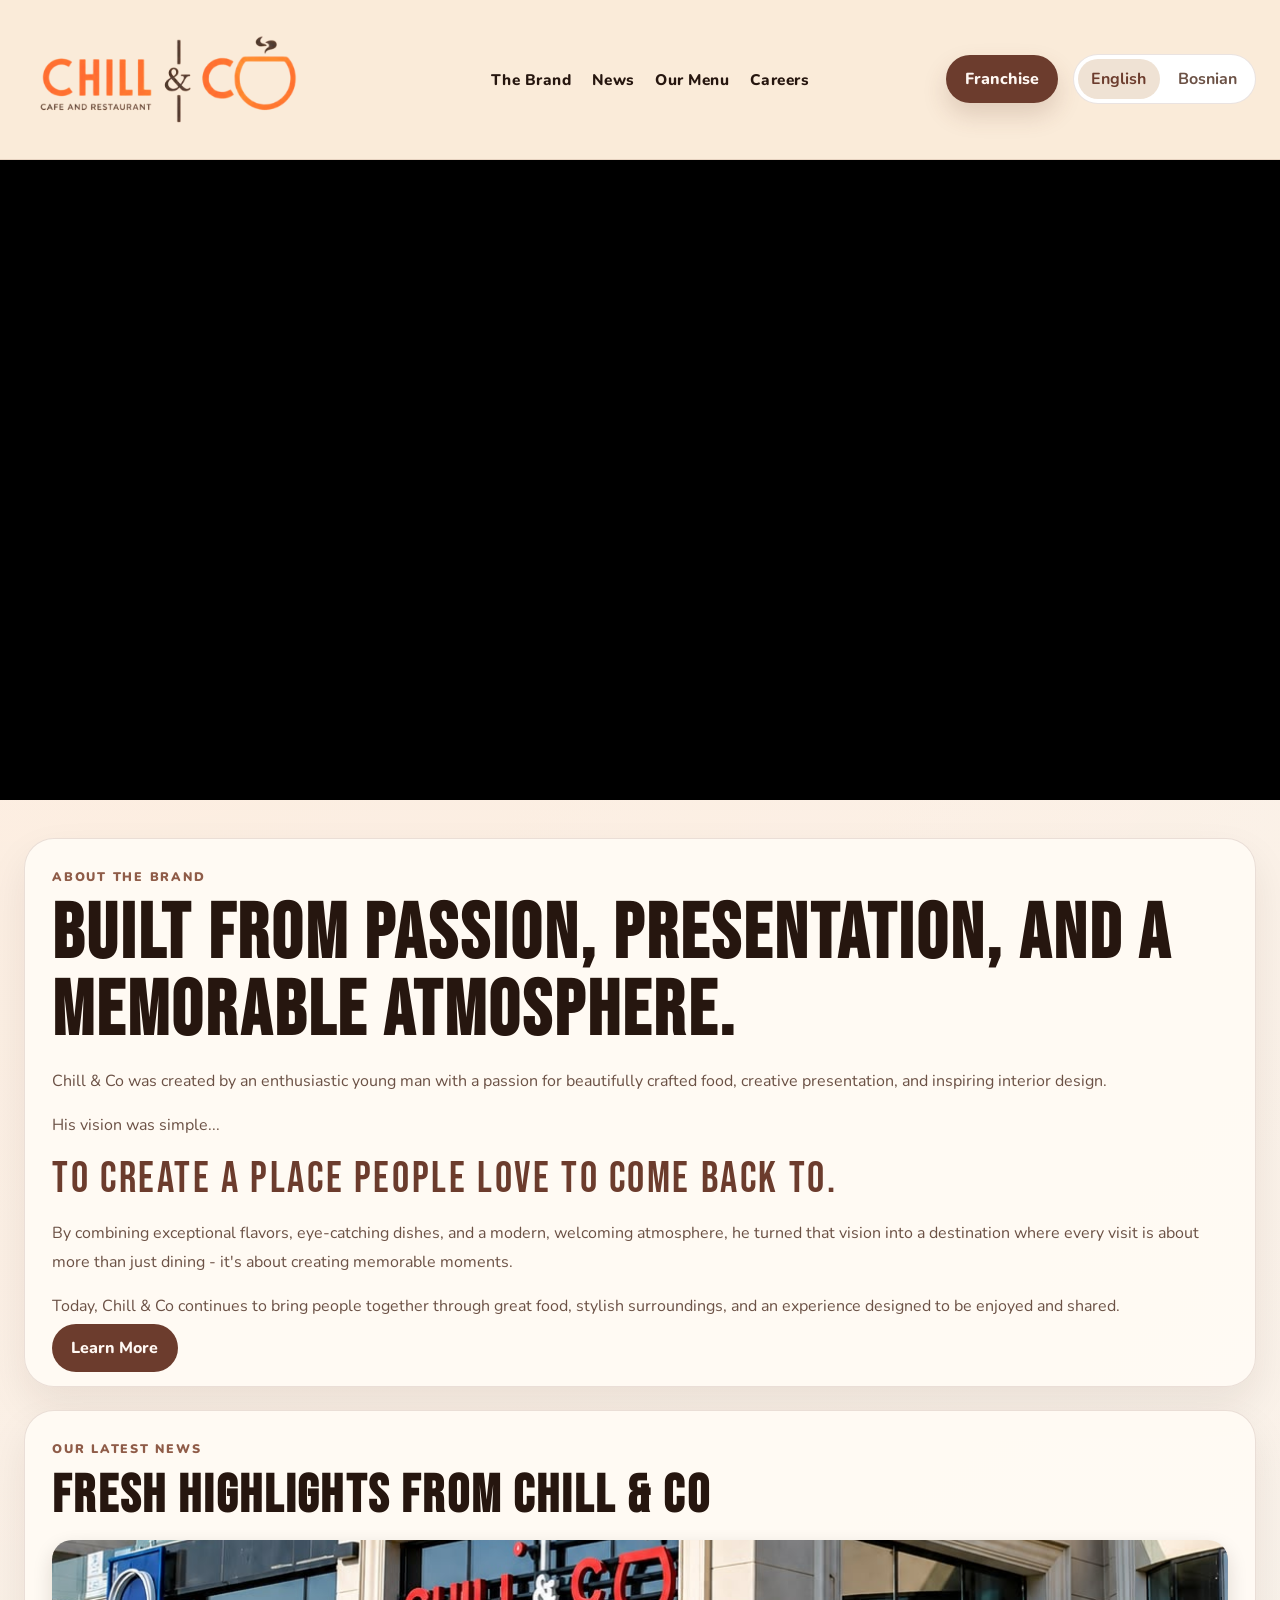
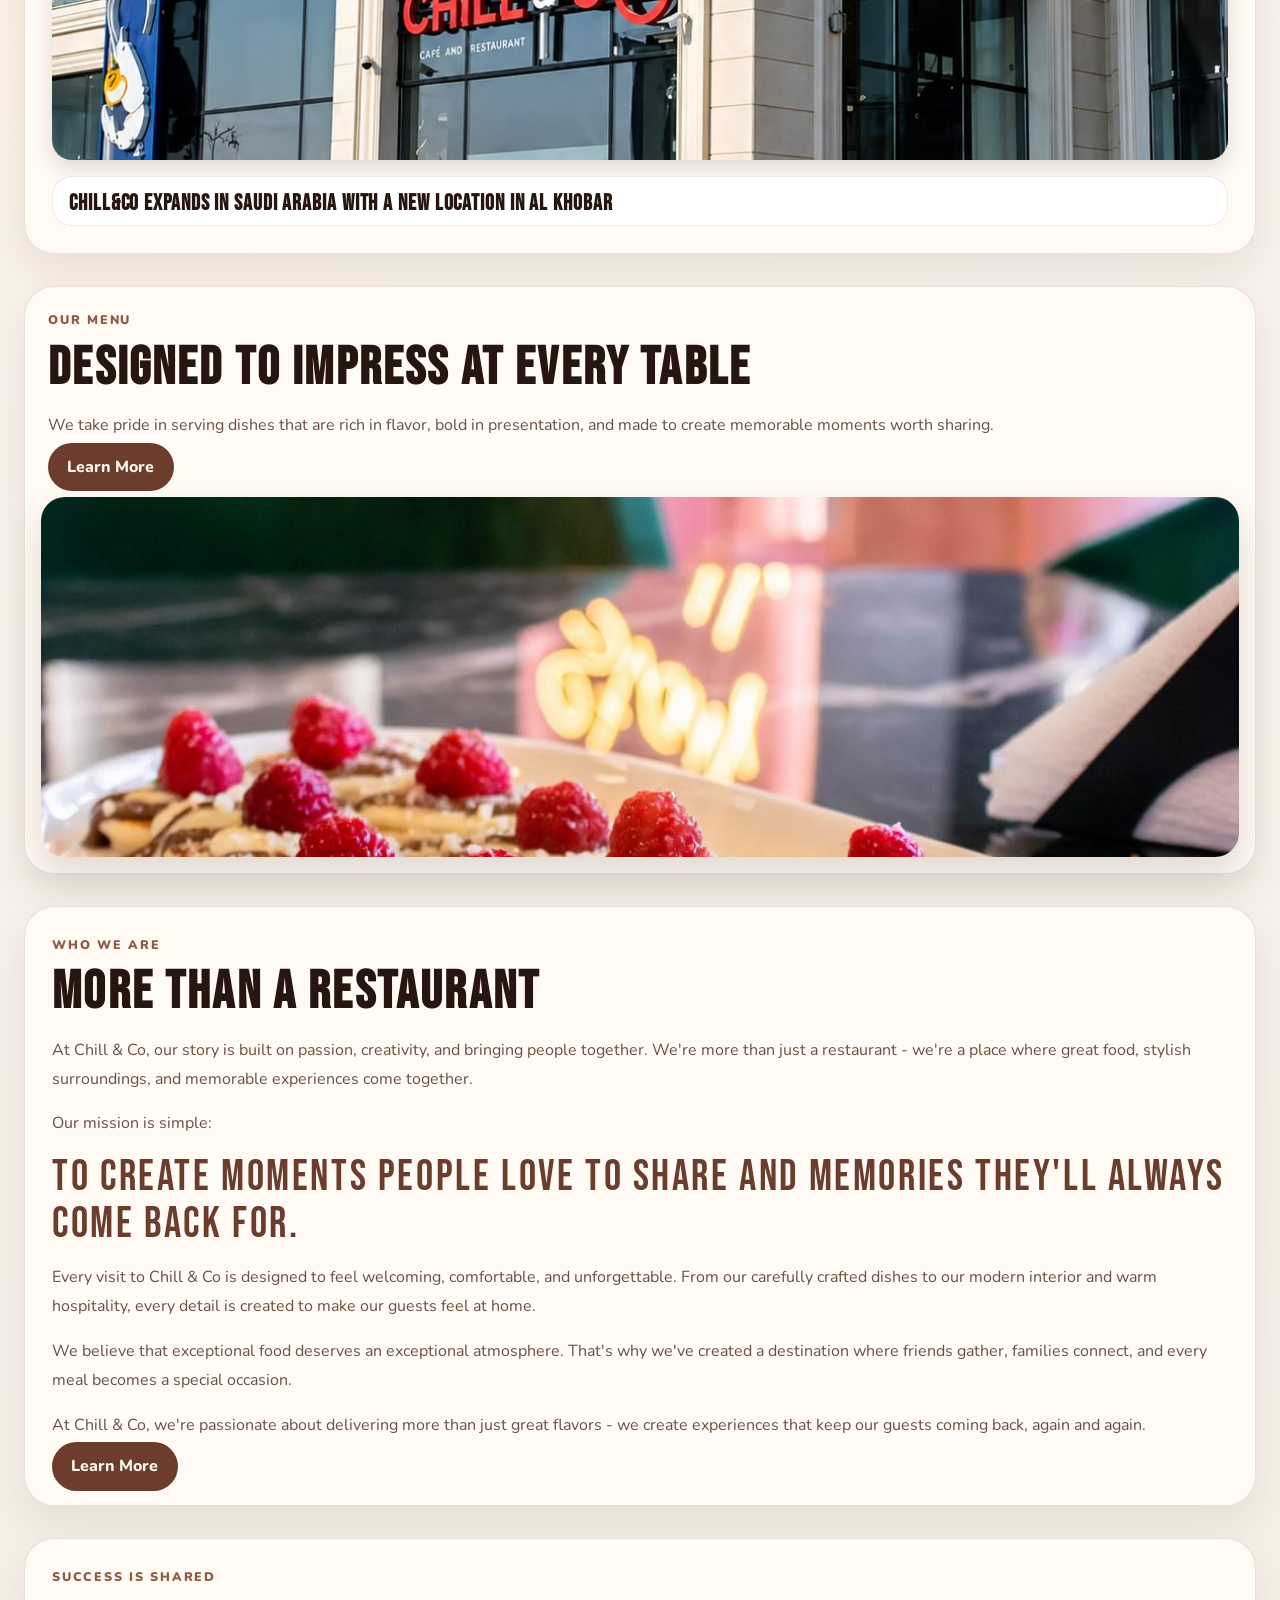
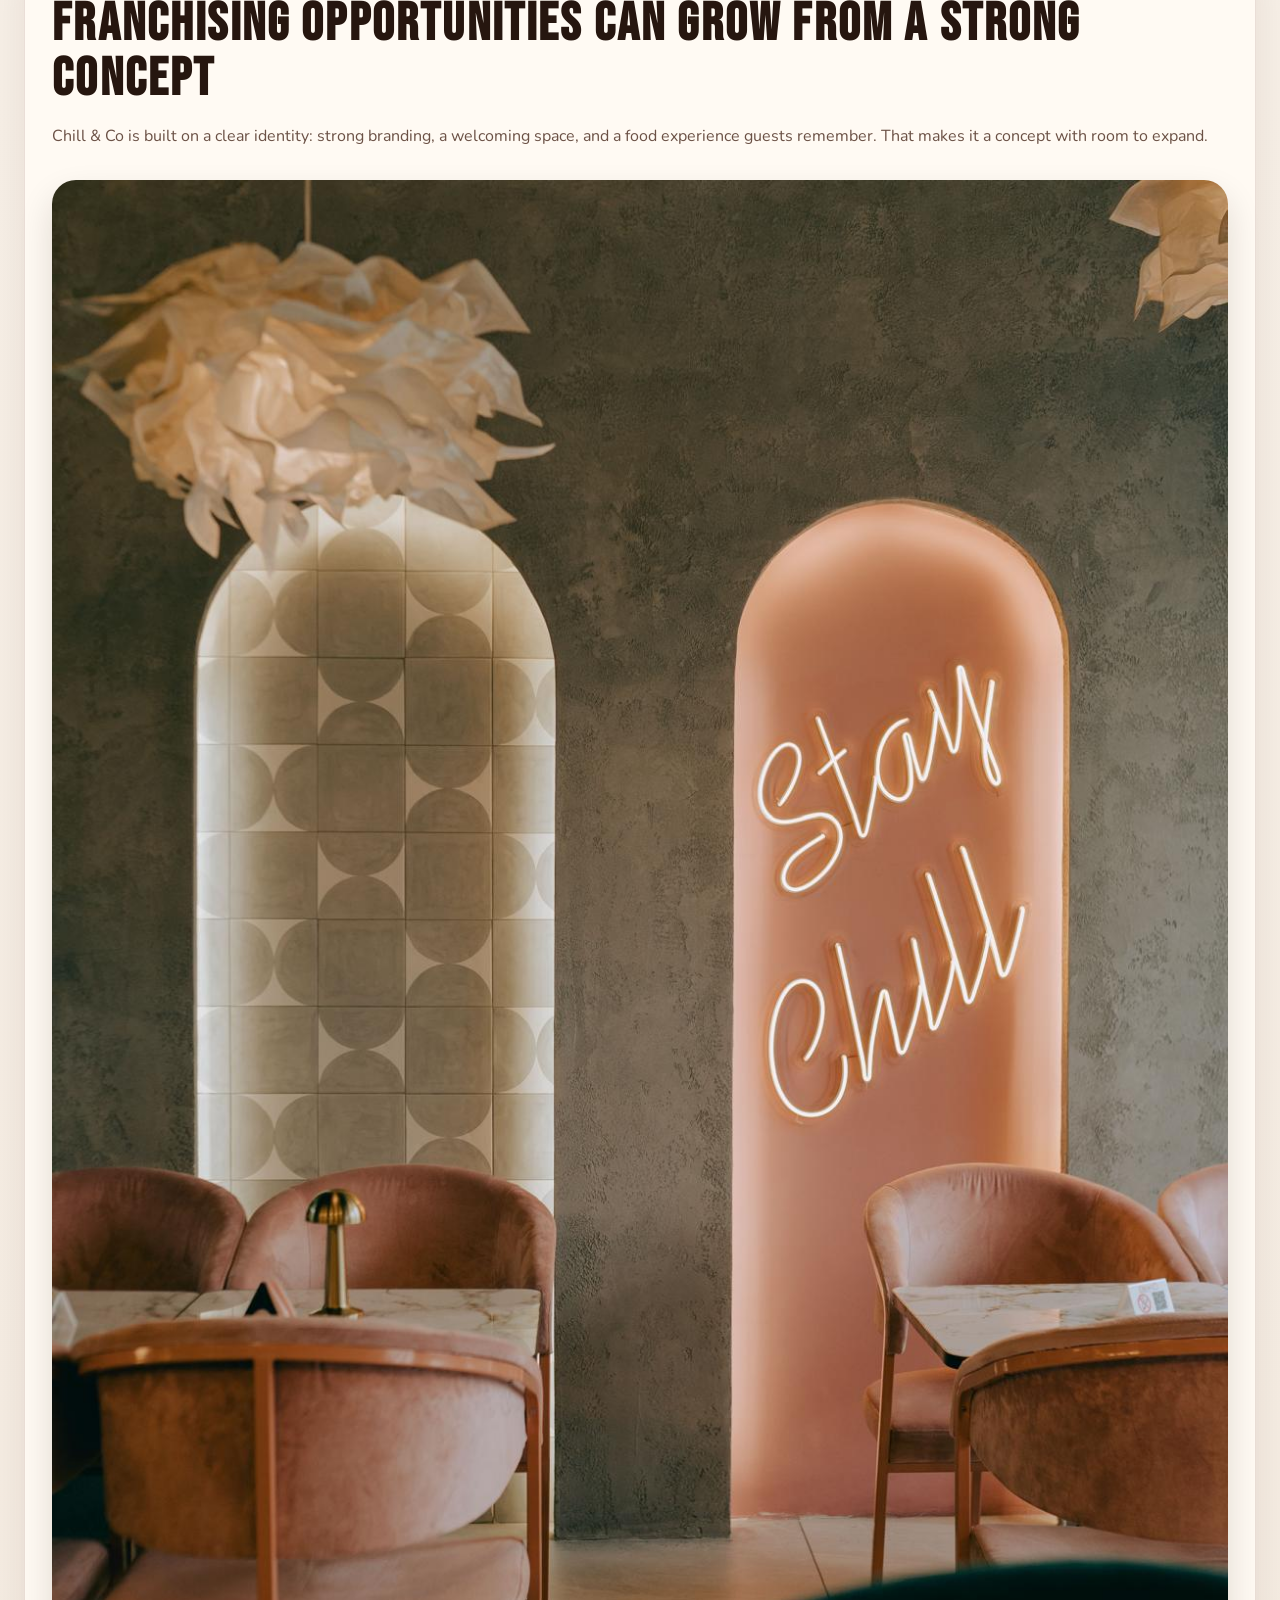
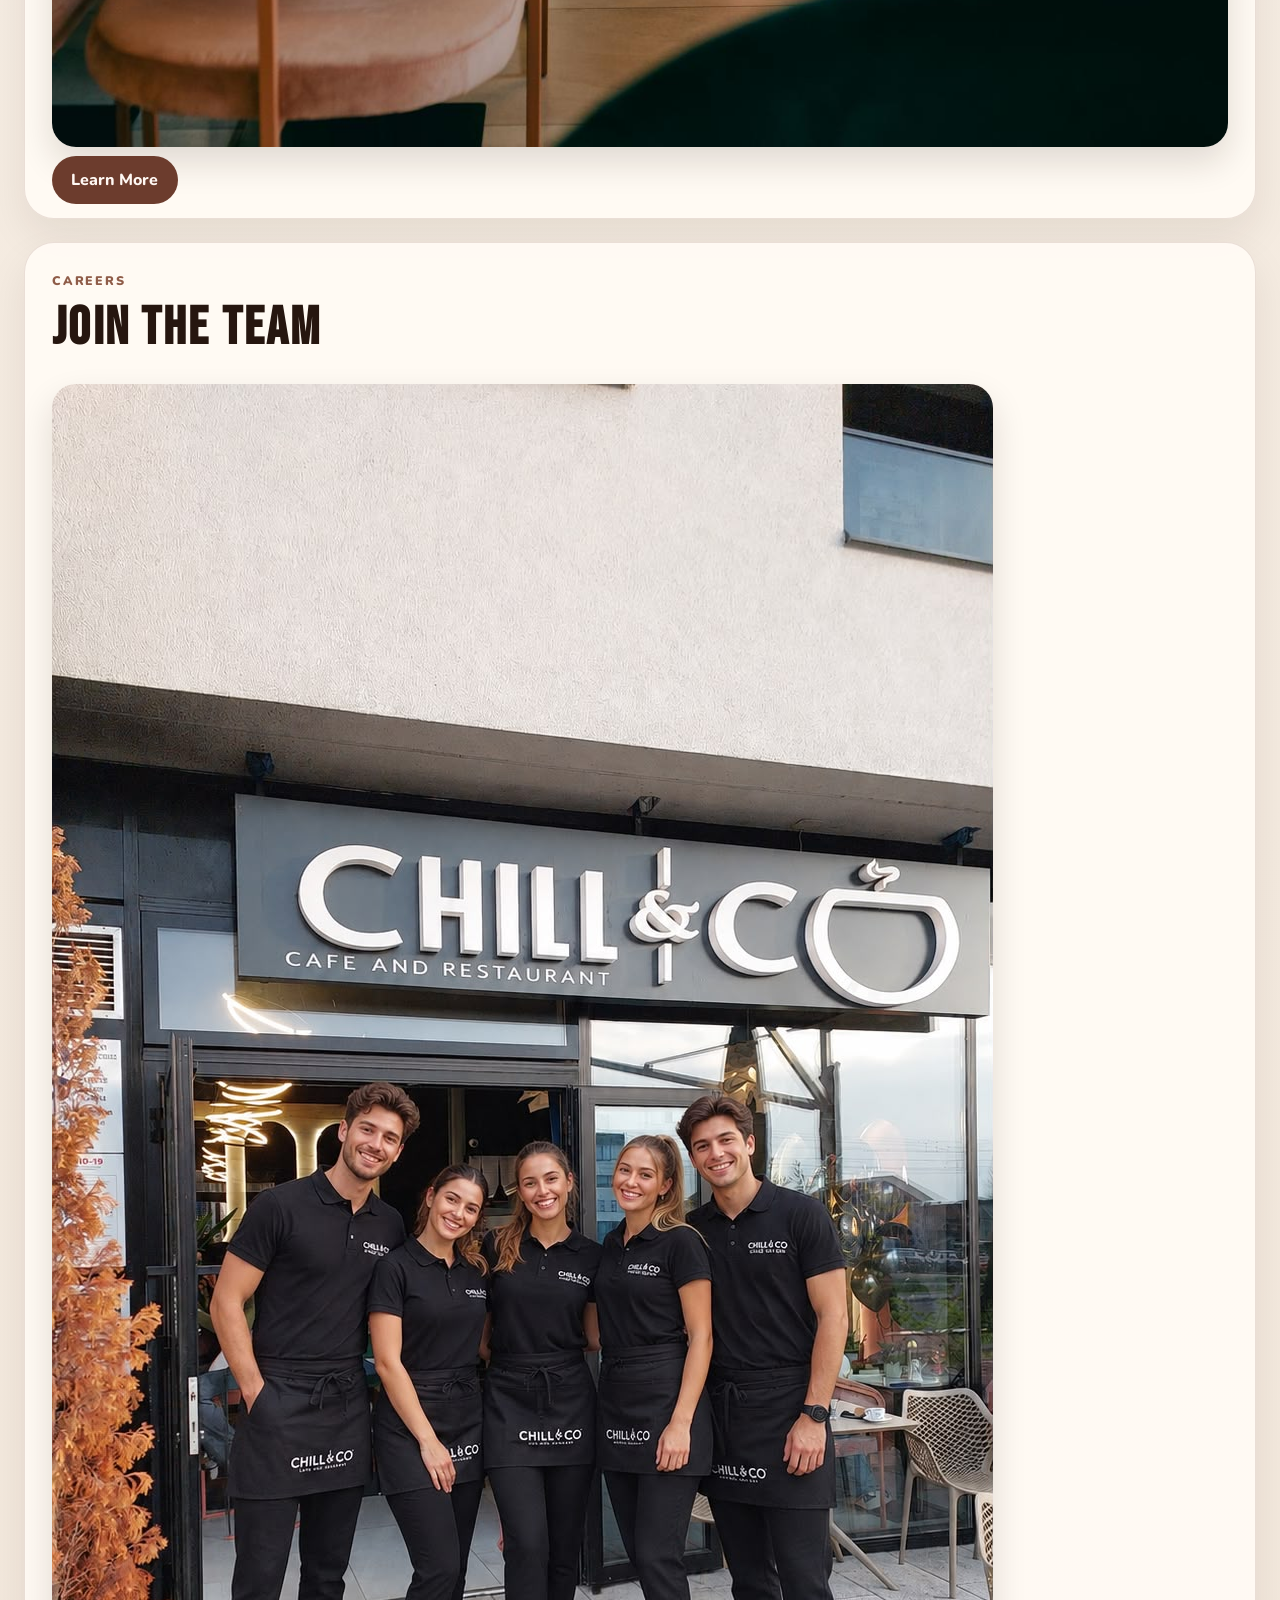
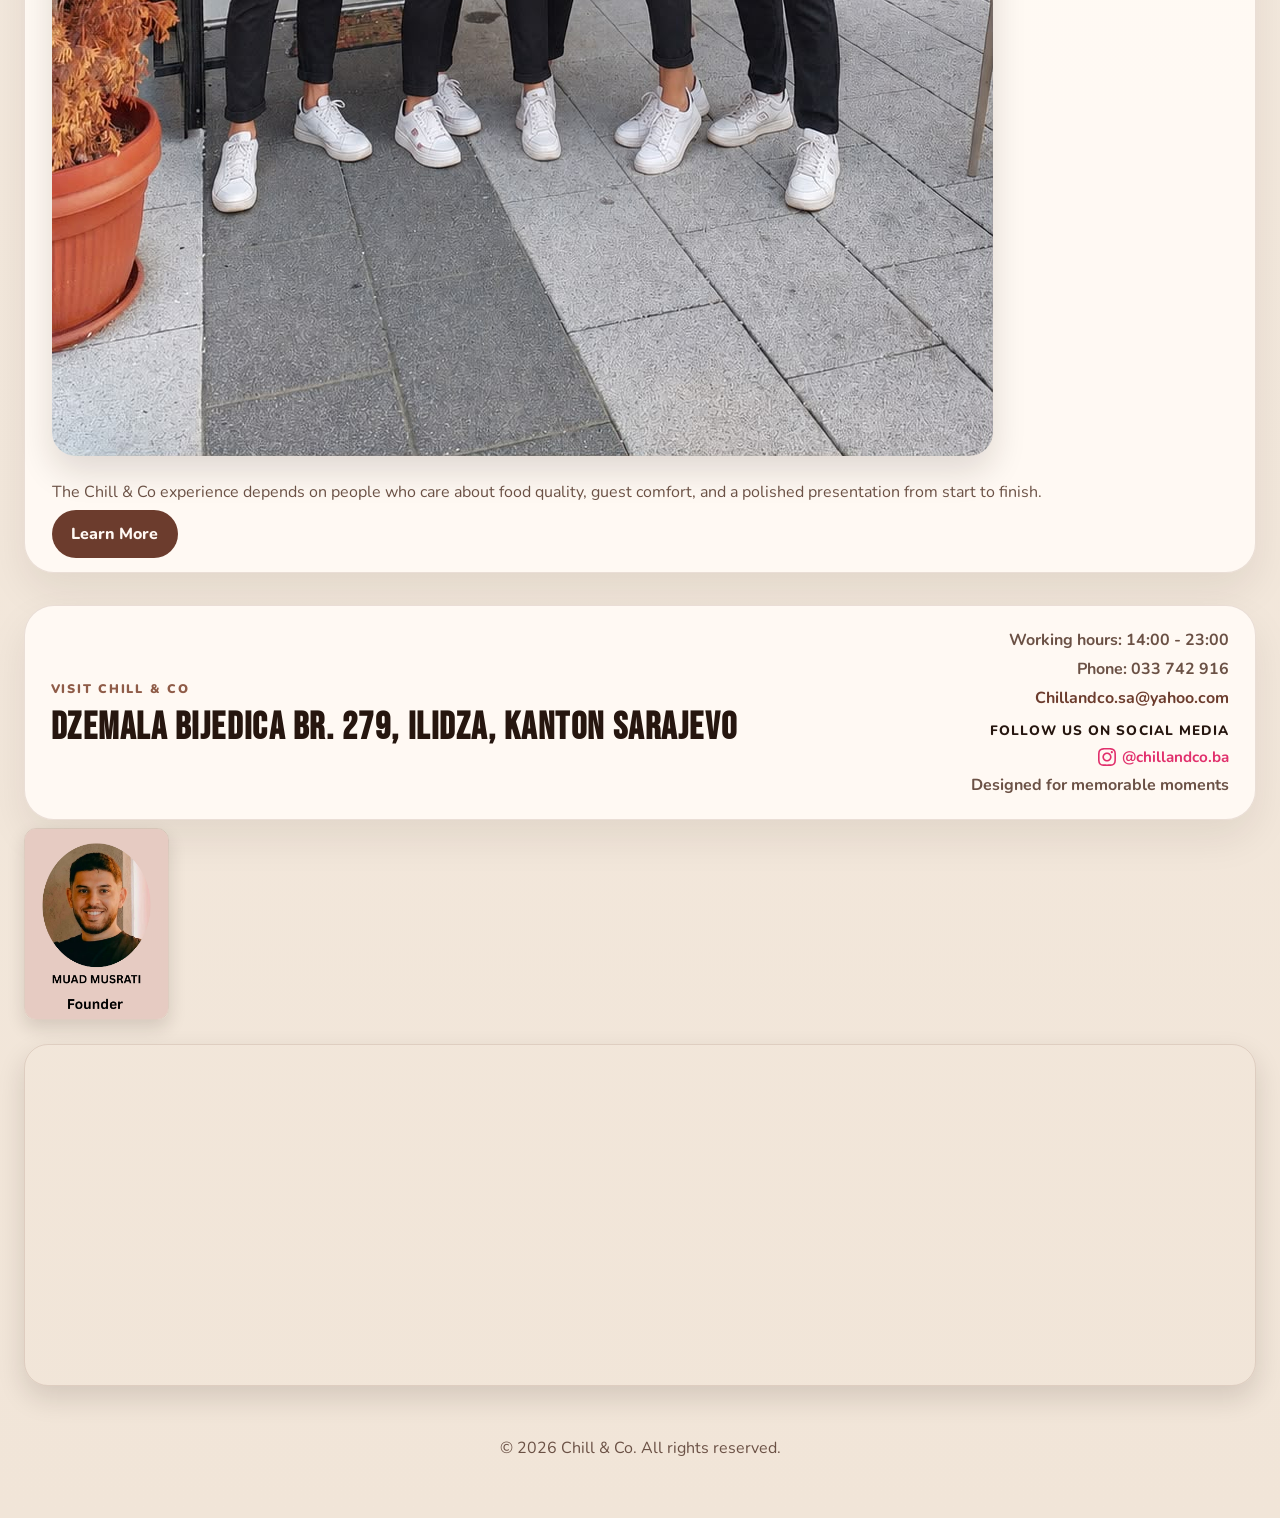
